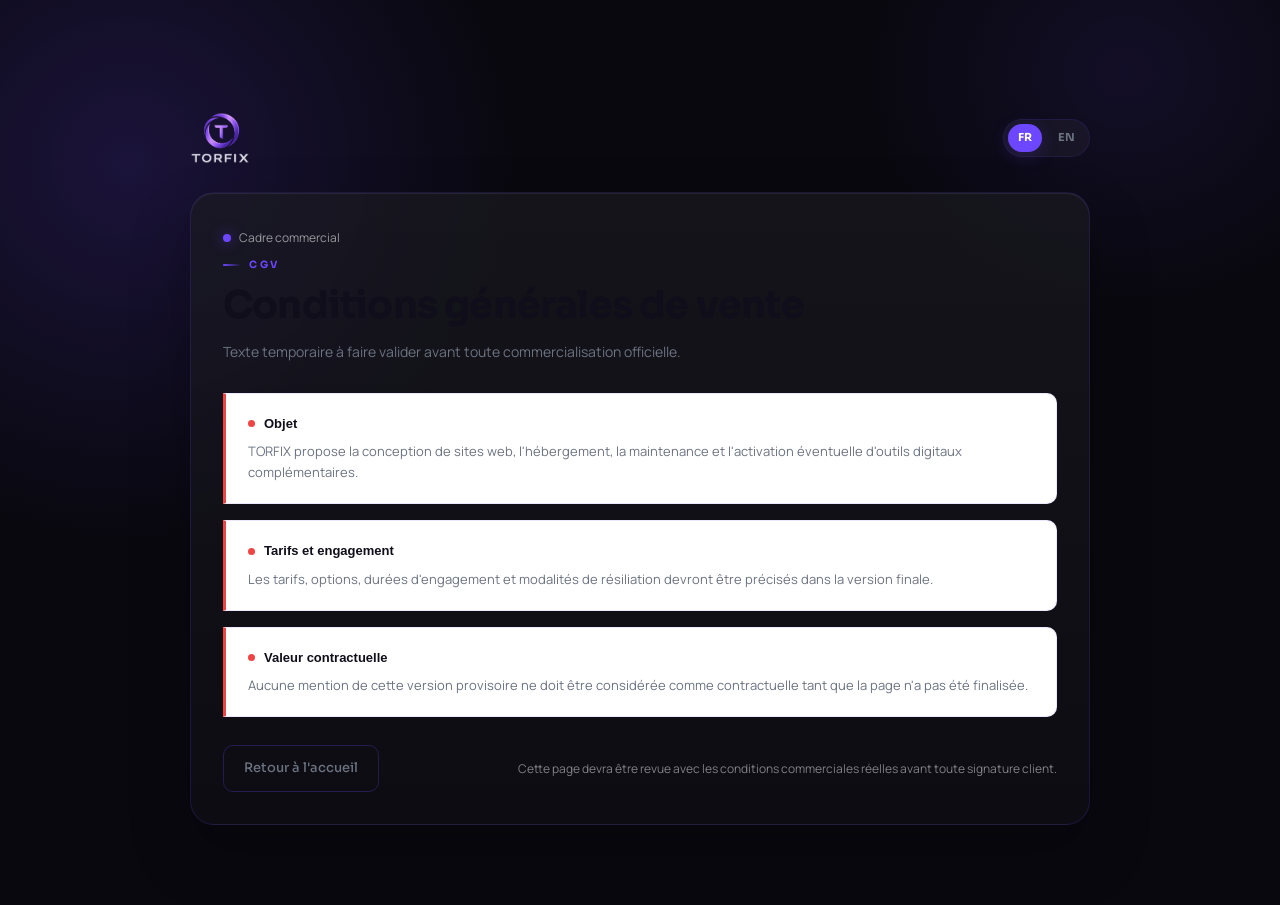
==== cgv.html @ 95ce7573 "Initial Torfix site" ====
<!DOCTYPE html>
<html lang="fr">
<head>
  <meta charset="UTF-8">
  <meta name="viewport" content="width=device-width, initial-scale=1.0">
  <title>TORFIX - Conditions générales de vente</title>
  <meta name="description" content="Conditions générales de vente du site Torfix.">
  <meta name="robots" content="index,follow">
  <meta name="theme-color" content="#09080F">
  <link rel="preconnect" href="https://fonts.googleapis.com">
  <link rel="preconnect" href="https://fonts.gstatic.com" crossorigin>
  <link rel="icon" href="favicon-square.svg" type="image/svg+xml">
  <link rel="icon" href="logo-torfix-cropped.png" sizes="32x32" type="image/png">
  <link rel="icon" href="logo-torfix-cropped.png" sizes="192x192" type="image/png">
  <link rel="shortcut icon" href="favicon.ico">
  <link rel="apple-touch-icon" href="favicon.ico">
  <link rel="manifest" href="site.webmanifest">
  <link href="https://fonts.googleapis.com/css2?family=Manrope:wght@400;500;600;700;800&family=Sora:wght@400;500;600;700;800&display=swap" rel="stylesheet">
  <link rel="stylesheet" href="css/style.css">
</head>
<body class="legal-shell">
  <main class="legal-wrap">
    <div class="legal-topbar">
      <a href="index.html" class="nav-logo" aria-label="Torfix accueil"><img class="nav-logo-image" src="logo-torfix-cropped.png" alt="Torfix"><span class="nav-logo-text" aria-hidden="true">TORFIX</span></a>
      <div class="lang-switch" aria-label="Sélecteur de langue">
        <a class="lang-pill active" href="cgv.html" lang="fr">FR</a>
        <a class="lang-pill" href="terms-en.html" lang="en">EN</a>
      </div>
    </div>
    <section class="legal-card">
      <div class="legal-kicker">Cadre commercial</div>
      <div class="section-header" style="text-align:left; margin-bottom:28px;">
        <div class="section-tag">CGV</div>
        <h1 class="section-h2">Conditions générales de vente</h1>
        <p class="section-sub">Texte temporaire à faire valider avant toute commercialisation officielle.</p>
      </div>
      <div class="legal-grid">
        <div class="prob-card">
          <div class="prob-title"><span class="prob-dot"></span>Objet</div>
          <p class="prob-desc">TORFIX propose la conception de sites web, l'hébergement, la maintenance et l'activation éventuelle d'outils digitaux complémentaires.</p>
        </div>
        <div class="prob-card">
          <div class="prob-title"><span class="prob-dot"></span>Tarifs et engagement</div>
          <p class="prob-desc">Les tarifs, options, durées d'engagement et modalités de résiliation devront être précisés dans la version finale.</p>
        </div>
        <div class="prob-card">
          <div class="prob-title"><span class="prob-dot"></span>Valeur contractuelle</div>
          <p class="prob-desc">Aucune mention de cette version provisoire ne doit être considérée comme contractuelle tant que la page n'a pas été finalisée.</p>
        </div>
      </div>
      <div class="legal-footer">
        <a class="btn-secondary" href="index.html">Retour à l'accueil</a>
        <p class="legal-note">Cette page devra être revue avec les conditions commerciales réelles avant toute signature client.</p>
      </div>
    </section>
  </main>
</body>
</html>
---- css/style.css ----
/* ═══════════════════════════════════════
   TORFIX — Design System
   ═══════════════════════════════════════ */

:root {
  --font-heading:  'Sora', sans-serif;
  --font-body:     'Manrope', sans-serif;
  --accent:        #6C47FF;
  --accent-light:  #EDE9FF;
  --accent-dark:   #4A2FD4;
  --accent-glow:   rgba(108,71,255,0.45);
  --green:         #10B981;
  --green-light:   #ECFDF5;
  --blue:          #3B82F6;
  --blue-light:    #EFF6FF;
  --orange:        #F59E0B;
  --orange-light:  #FEF3C7;
  --red:           #EF4444;
  --text-primary:  #0F0E1A;
  --text-secondary:#6B7280;
  --text-tertiary: #9CA3AF;
  --bg:            #FAFAFA;
  --bg-card:       #FFFFFF;
  --bg-section:    #F5F4FC;
  --border:        rgba(108,71,255,0.12);
  --border-strong: rgba(108,71,255,0.25);
  --radius:        12px;
  --radius-lg:     16px;
  --shadow:        0 1px 3px rgba(0,0,0,0.06), 0 1px 2px rgba(0,0,0,0.04);
  --shadow-md:     0 4px 12px rgba(108,71,255,0.15), 0 2px 4px rgba(0,0,0,0.06);
  --shadow-lg:     0 8px 40px rgba(108,71,255,0.22);
  --site-gradient:
    radial-gradient(ellipse 38% 52% at 8% 12%, rgba(108,71,255,0.12) 0%, transparent 72%),
    radial-gradient(ellipse 28% 42% at 82% 20%, rgba(108,71,255,0.08) 0%, transparent 74%),
    linear-gradient(108deg, #FCFBFF 0%, #F4F1FF 44%, #ECE6FF 66%, #17132C 100%);
  --site-gradient-mobile:
    radial-gradient(ellipse 52% 52% at 22% 12%, rgba(108,71,255,0.14) 0%, transparent 70%),
    linear-gradient(180deg, #FCFBFF 0%, #F3EFFF 52%, #E7E1FF 100%);
  /* Dark hero */
  --hero-bg:       #09080F;
}

/* ── RESET ── */
*, *::before, *::after { box-sizing: border-box; margin: 0; padding: 0; }
html { scroll-behavior: smooth; }
body {
  font-family: var(--font-body);
  background: var(--site-gradient);
  background-attachment: fixed;
  color: var(--text-primary);
  font-size: 15px;
  line-height: 1.6;
  overflow-x: hidden;
}
h1,h2,h3,h4,h5 { font-family: var(--font-heading); }
a { text-decoration: none; color: inherit; }
button { cursor: pointer; border: none; background: none; font-family: inherit; }
img { max-width: 100%; display: block; }
ul { list-style: none; }

a:focus-visible,
button:focus-visible,
input:focus-visible,
select:focus-visible,
textarea:focus-visible,
.niche-card:focus-visible {
  outline: 3px solid rgba(108,71,255,0.28);
  outline-offset: 3px;
}

/* ── LAYOUT ── */
.container {
  max-width: 1200px;
  margin: 0 auto;
  padding: 0 40px;
}
.section {
  padding: 76px 0;
  background: transparent;
}
.section-alt {
  background:
    linear-gradient(180deg, rgba(255,255,255,0.08), rgba(108,71,255,0.03));
}
.section-soft {
  background:
    linear-gradient(180deg, rgba(255,255,255,0.05), rgba(108,71,255,0.02));
}
#solution {
  padding-bottom: 42px;
}
#offre {
  padding-top: 46px;
}
#livrables {
  padding-bottom: 38px;
}
#probleme {
  padding-top: 38px;
}

/* ── SECTION HEADERS ── */
.section-header {
  margin-bottom: 36px;
}
.section-tag {
  font-family: 'Syne', sans-serif;
  font-size: 10px;
  font-weight: 700;
  letter-spacing: 2.5px;
  color: var(--accent);
  text-transform: uppercase;
  margin-bottom: 12px;
  display: inline-flex;
  align-items: center;
  gap: 8px;
}
.section-tag::before {
  content: '';
  display: inline-block;
  width: 18px;
  height: 2px;
  background: linear-gradient(90deg, var(--accent), transparent);
  border-radius: 2px;
}
.section-h2 {
  font-size: clamp(28px, 3.2vw, 38px);
  font-weight: 700;
  color: var(--text-primary);
  line-height: 1.08;
  letter-spacing: -0.8px;
  margin-bottom: 14px;
}
.section-sub {
  font-size: 14px;
  color: var(--text-secondary);
  line-height: 1.75;
  max-width: 540px;
}

/* ── BUTTONS ── */
.btn-primary {
  display: inline-flex;
  align-items: center;
  gap: 8px;
  background: var(--accent);
  color: #fff;
  font-family: 'Syne', sans-serif;
  font-size: 13px;
  font-weight: 600;
  padding: 13px 26px;
  border-radius: 10px;
  letter-spacing: 0.2px;
  transition: transform 0.2s ease, box-shadow 0.2s ease, background 0.2s ease;
  white-space: nowrap;
  box-shadow: 0 4px 20px rgba(108,71,255,0.35);
}
.btn-primary:hover {
  transform: translateY(-2px);
  box-shadow: 0 8px 32px rgba(108,71,255,0.55);
  background: var(--accent-dark);
}
.btn-primary:active { transform: translateY(0); }

.btn-secondary {
  display: inline-flex;
  align-items: center;
  gap: 8px;
  border: 1.5px solid var(--border-strong);
  color: var(--text-secondary);
  font-size: 13px;
  font-weight: 500;
  padding: 12px 20px;
  border-radius: 10px;
  transition: border-color 0.2s, color 0.2s;
}
.btn-secondary:hover {
  border-color: var(--accent);
  color: var(--accent);
}

.btn-ghost {
  color: var(--text-secondary);
  font-size: 13px;
  padding: 12px 18px;
  border-radius: 10px;
  border: 1.5px solid var(--border);
  transition: border-color 0.2s, color 0.2s;
}
.btn-ghost:hover { border-color: var(--accent); color: var(--accent); }

.btn-white {
  background: #fff;
  color: var(--accent);
  font-family: 'Syne', sans-serif;
  font-size: 12px;
  font-weight: 600;
  padding: 11px 22px;
  border-radius: 9px;
  white-space: nowrap;
  transition: transform 0.2s, box-shadow 0.2s;
  flex-shrink: 0;
}
.btn-white:hover { transform: translateY(-2px); box-shadow: 0 4px 12px rgba(0,0,0,0.15); }

.btn-full { width: 100%; justify-content: center; }
.btn-grow { flex: 1; justify-content: center; }
.btn-sm { font-size: 12px; padding: 10px 18px; }
.btn-lg { font-size: 14px; padding: 15px 28px; }

/* ── SCROLL PROGRESS BAR ── */
.scroll-progress {
  position: fixed;
  top: 0; left: 0;
  height: 2px;
  width: 0%;
  background: linear-gradient(90deg, var(--accent), #A78BFA, var(--blue));
  z-index: 999;
  transition: width 0.08s linear;
  border-radius: 0 2px 2px 0;
}

/* ── PAGE TRANSITION OVERLAY ── */
.page-overlay {
  position: fixed;
  inset: 0;
  background: var(--hero-bg);
  z-index: 9999;
  opacity: 0;
  pointer-events: none;
  transition: opacity 0.38s ease;
}
.page-overlay.active {
  opacity: 1;
  pointer-events: all;
}

/* ── FLOATING ANIMATION ── */
@keyframes float {
  0%, 100% { transform: translateY(0px); }
  50%       { transform: translateY(-10px); }
}
.hero-float { animation: float 5s ease-in-out infinite; }

@keyframes auroraDrift {
  0%, 100% { transform: translate3d(0, 0, 0) scale(1); opacity: 0.92; }
  50% { transform: translate3d(-2%, 1.5%, 0) scale(1.04); opacity: 1; }
}

@keyframes sheenSweep {
  0% { transform: translateX(-135%) skewX(-18deg); opacity: 0; }
  20% { opacity: 0.1; }
  55% { opacity: 0.18; }
  100% { transform: translateX(155%) skewX(-18deg); opacity: 0; }
}

/* ── PARALLAX DOT GRID (hero) ── */
.hero-parallax {
  position: absolute;
  inset: -20% 0 0;
  background-image: radial-gradient(rgba(108,71,255,0.18) 1px, transparent 1px);
  background-size: 32px 32px;
  pointer-events: none;
  z-index: 0;
  will-change: transform;
}

/* ── ANIMATIONS ── */
.fade-up {
  opacity: 0;
  transform: translateY(28px);
  transition: opacity 0.6s cubic-bezier(0.22,1,0.36,1), transform 0.6s cubic-bezier(0.22,1,0.36,1);
}
.fade-up.visible {
  opacity: 1;
  transform: translateY(0);
}

/* ── PAGE HERO (inner pages) ── */
.page-hero {
  padding-top: 68px;
  background: transparent;
  position: relative;
  overflow: hidden;
}
.page-hero::before {
  content: '';
  position: absolute;
  inset: auto auto 2% -8%;
  width: 300px;
  height: 300px;
  border-radius: 999px;
  background: radial-gradient(circle, rgba(108,71,255,0.18) 0%, rgba(108,71,255,0.03) 45%, transparent 74%);
  pointer-events: none;
}
.page-hero::after {
  content: '';
  position: absolute;
  top: 68px; left: 0; right: 0;
  height: 1px;
  background: linear-gradient(90deg, transparent, rgba(108,71,255,0.4), transparent);
}
.page-hero .container { position: relative; z-index: 1; }
.page-hero-soft {
  background: transparent;
}
.page-hero-soft::before {
  inset: 78px -6% 0 auto;
  width: 46%;
  height: calc(100% - 78px);
  background: radial-gradient(circle at 48% 36%, rgba(108,71,255,0.22) 0%, rgba(108,71,255,0.08) 30%, rgba(9,8,15,0.03) 56%, transparent 78%);
  filter: blur(18px);
  animation: auroraDrift 12s ease-in-out infinite;
}
.page-hero-soft .page-hero-badge {
  background: rgba(255,255,255,0.54);
  border-color: rgba(108,71,255,0.18);
  color: rgba(15,14,26,0.76);
}
.page-hero-soft .page-hero-h1 {
  color: var(--text-primary);
}
.page-hero-soft .page-hero-h1 span {
  color: var(--accent);
  text-shadow: none;
}
.page-hero-soft .page-hero-sub {
  color: rgba(15,14,26,0.72);
}
.page-hero-soft .btn-ghost-dark {
  border-color: rgba(108,71,255,0.18);
  color: rgba(15,14,26,0.7);
  background: rgba(255,255,255,0.46);
}
.page-hero-soft .btn-ghost-dark:hover {
  border-color: rgba(108,71,255,0.38);
  color: var(--text-primary);
}
.page-hero-inner {
  padding: 60px 0 66px;
}
.page-hero-badge {
  display: inline-flex;
  align-items: center;
  gap: 7px;
  background: rgba(108,71,255,0.14);
  border: 1px solid rgba(108,71,255,0.35);
  color: rgba(255,255,255,0.8);
  font-family: 'Syne', sans-serif;
  font-size: 11px;
  font-weight: 600;
  padding: 6px 14px;
  border-radius: 20px;
  margin-bottom: 20px;
  letter-spacing: 0.3px;
}
.page-hero-h1 {
  font-family: 'Syne', sans-serif;
  font-size: clamp(30px, 4vw, 48px);
  font-weight: 800;
  color: #fff;
  line-height: 1.1;
  margin-bottom: 16px;
  letter-spacing: -0.5px;
}
.page-hero-h1 span { color: var(--accent); text-shadow: 0 0 40px rgba(108,71,255,0.5); }
.page-hero-sub {
  font-size: 15px;
  color: rgba(255,255,255,0.64);
  line-height: 1.75;
  max-width: 520px;
  margin-bottom: 28px;
}
.page-hero-ctas { display: flex; gap: 12px; flex-wrap: wrap; }
.btn-ghost-dark {
  display: inline-flex;
  align-items: center;
  gap: 6px;
  border: 1.5px solid rgba(255,255,255,0.2);
  color: rgba(255,255,255,0.65);
  font-size: 13px;
  padding: 12px 20px;
  border-radius: 10px;
  transition: border-color 0.2s, color 0.2s;
  background: rgba(255,255,255,0.04);
}
.btn-ghost-dark:hover { border-color: var(--accent); color: #fff; }

/* Nav active link */
.nav-active { color: var(--accent) !important; font-weight: 500; }
.navbar.nav-light .nav-active { color: var(--accent) !important; }

/* Solution link */
.solution-link { margin-top: 28px; display: flex; }

/* Outil details */
.outil-details {
  display: flex;
  flex-direction: column;
  gap: 6px;
  margin: 12px 0;
}
.outil-detail-item {
  display: flex;
  align-items: center;
  gap: 8px;
  font-size: 12px;
  color: var(--text-secondary);
}
.odd-dot {
  width: 5px; height: 5px;
  border-radius: 50%;
  flex-shrink: 0;
}

/* Roadmap card */
.roadmap-card {
  background: var(--bg-card);
  border: 1px solid var(--border);
  border-radius: 16px;
  padding: 28px;
  margin-top: 24px;
}
.rm-head {
  display: flex;
  align-items: center;
  justify-content: space-between;
  margin-bottom: 24px;
}
.rm-head-title {
  font-family: 'Syne', sans-serif;
  font-size: 14px;
  font-weight: 700;
  color: var(--text-primary);
}
.rm-head-badge {
  font-size: 10px;
  font-weight: 600;
  background: var(--accent-light);
  color: var(--accent);
  padding: 3px 10px;
  border-radius: 20px;
  letter-spacing: 0.3px;
}
.rm-steps { display: flex; flex-direction: column; gap: 16px; }
.rm-step {
  display: flex;
  align-items: flex-start;
  gap: 14px;
}
.rm-step-num {
  width: 28px; height: 28px;
  border-radius: 50%;
  display: flex;
  align-items: center;
  justify-content: center;
  font-family: 'Syne', sans-serif;
  font-size: 11px;
  font-weight: 700;
  flex-shrink: 0;
}
.rm-step-num.done { background: var(--green); color: #fff; }
.rm-step-num.next { background: var(--accent); color: #fff; }
.rm-step-num.later { background: var(--border); color: var(--text-tertiary); }
.rm-step-name { font-family: 'Syne', sans-serif; font-size: 13px; font-weight: 600; color: var(--text-primary); margin-bottom: 3px; }
.rm-muted { color: var(--text-tertiary); }
.rm-step-desc { font-size: 12px; color: var(--text-secondary); line-height: 1.5; }

/* Sector grid (niches page) */
.sector-grid {
  display: grid;
  grid-template-columns: repeat(4, 1fr);
  gap: 16px;
}
.sector-card {
  background: var(--bg-card);
  border: 1px solid var(--border);
  border-radius: 14px;
  overflow: hidden;
  transition: transform 0.2s, box-shadow 0.2s;
}
.sector-card:hover {
  transform: translateY(-4px);
  box-shadow: var(--shadow-md);
}
.sector-top {
  height: 80px;
  display: flex;
  align-items: center;
  justify-content: center;
}
.sector-emoji { font-size: 32px; }
.sector-body { padding: 18px 18px 20px; }
.sector-name {
  font-family: 'Syne', sans-serif;
  font-size: 14px;
  font-weight: 700;
  color: var(--text-primary);
  margin-bottom: 8px;
}
.sector-desc { font-size: 12px; color: var(--text-secondary); line-height: 1.6; margin-bottom: 12px; }
.sector-tags { display: flex; gap: 6px; flex-wrap: wrap; }
.s-tag {
  font-size: 10px;
  font-weight: 600;
  font-family: 'Syne', sans-serif;
  padding: 3px 8px;
  border-radius: 6px;
  background: var(--bg-section);
  color: var(--text-secondary);
  border: 1px solid var(--border);
}

/* Niche count */
.niche-count { font-size: 11px; color: var(--text-tertiary); margin-top: 2px; }

/* FAQ smooth animation */
.faq-a {
  overflow: hidden;
  max-height: 0;
  opacity: 0;
  transition: max-height 0.4s cubic-bezier(0.22,1,0.36,1), opacity 0.3s ease, padding 0.3s ease;
  padding: 0 0;
}
.faq-item.faq-open .faq-a {
  padding: 0 0 16px;
}

/* ══════════════════════════════════
   NAVBAR
══════════════════════════════════ */
.navbar {
  position: fixed;
  top: 0;
  left: 0;
  right: 0;
  z-index: 200;
  background:
    linear-gradient(180deg, rgba(10,8,18,0.88), rgba(17,13,31,0.82));
  backdrop-filter: blur(14px) saturate(120%);
  -webkit-backdrop-filter: blur(14px) saturate(120%);
  border-bottom: 1px solid rgba(108,71,255,0.16);
  transition: background 0.4s ease, border-color 0.4s ease, box-shadow 0.4s ease;
  box-shadow:
    0 12px 36px rgba(8,6,16,0.16),
    inset 0 1px 0 rgba(255,255,255,0.03);
}
/* Navbar over light sections */
.navbar.nav-light {
  background: rgba(250,250,250,0.92);
  border-color: var(--border);
  box-shadow: var(--shadow);
}
.navbar.nav-light .nav-logo { color: var(--accent); }
.navbar.nav-light .nav-links a { color: var(--text-secondary); }
.navbar.nav-light .nav-links a:hover { color: var(--accent); }
.navbar.nav-light .nav-burger span { background: var(--text-primary); }
.navbar.nav-light .nav-logo-image { display: none; }
.navbar.nav-light .nav-logo-text {
  display: inline-flex;
  align-items: center;
  color: var(--text-primary);
}
/* Navbar over dark hero */
.nav-logo { color: rgba(255,255,255,0.95); transition: color 0.3s; }
.nav-links a { color: rgba(255,255,255,0.6); transition: color 0.15s; }
.nav-links a:hover { color: #fff; }
.nav-burger span { background: rgba(255,255,255,0.85); }
.nav-inner {
  max-width: 1200px;
  margin: 0 auto;
  padding: 0 40px;
  height: 68px;
  display: flex;
  align-items: center;
  justify-content: space-between;
  gap: 32px;
}
.nav-logo {
  color: var(--accent);
  letter-spacing: 1.5px;
  flex-shrink: 0;
  display: inline-flex;
  align-items: center;
  gap: 0;
  padding: 0;
  border: 0;
  border-radius: 0;
  background: transparent;
  box-shadow: none;
}
.nav-logo:hover {
  color: var(--accent-2);
}
.nav-logo img {
  display: block;
  width: auto;
  height: 52px;
  max-width: 220px;
  object-fit: contain;
}
.nav-logo-text {
  display: none;
  font-family: var(--font-heading);
  font-size: 19px;
  font-weight: 700;
  letter-spacing: 0.16em;
  text-transform: uppercase;
}
.nav-links {
  display: flex;
  gap: 28px;
  flex: 1;
  justify-content: center;
}
.nav-meta {
  display: flex;
  align-items: center;
  gap: 12px;
}
.lang-switch {
  display: inline-flex;
  align-items: center;
  gap: 6px;
  padding: 4px;
  border-radius: 999px;
  border: 1px solid var(--border);
  background: rgba(255,255,255,0.04);
}
.navbar.nav-light .lang-switch {
  background: rgba(255,255,255,0.7);
}
.lang-pill {
  display: inline-flex;
  align-items: center;
  justify-content: center;
  min-width: 34px;
  height: 28px;
  padding: 0 10px;
  border-radius: 999px;
  font-size: 11px;
  font-weight: 700;
  font-family: 'Syne', sans-serif;
  color: var(--text-secondary);
}
.lang-pill.active {
  background: var(--accent);
  color: #fff;
  box-shadow: 0 4px 18px rgba(108,71,255,0.22);
}
.nav-links a {
  font-size: 13px;
  color: var(--text-secondary);
  font-weight: 400;
  transition: color 0.15s;
}
.nav-links a:hover { color: var(--accent); }
.nav-cta {
  background: var(--accent);
  color: #fff;
  font-family: 'Syne', sans-serif;
  font-size: 12px;
  font-weight: 600;
  padding: 9px 20px;
  border-radius: 9px;
  flex-shrink: 0;
  transition: background 0.2s, transform 0.2s;
}
.nav-cta:hover { background: var(--accent-dark); transform: translateY(-1px); }

.nav-burger {
  display: none;
  flex-direction: column;
  gap: 5px;
  padding: 4px;
  cursor: pointer;
}
.nav-burger span {
  display: block;
  width: 22px;
  height: 2px;
  background: var(--text-primary);
  border-radius: 2px;
  transition: transform 0.25s, opacity 0.25s;
}
.nav-burger.open span:nth-child(1) { transform: rotate(45deg) translate(5px, 5px); }
.nav-burger.open span:nth-child(2) { opacity: 0; }
.nav-burger.open span:nth-child(3) { transform: rotate(-45deg) translate(5px, -5px); }

.nav-mobile {
  display: none;
  flex-direction: column;
  gap: 0;
  background: var(--bg-card);
  border-top: 1px solid var(--border);
  padding: 16px 32px 24px;
}
.nav-mobile.open { display: flex; }
.nav-mobile a {
  padding: 13px 0;
  font-size: 15px;
  color: var(--text-secondary);
  border-bottom: 1px solid var(--border);
  transition: color 0.15s;
}
.nav-mobile a:hover { color: var(--accent); }
.lang-switch-mobile {
  margin-top: 16px;
  width: fit-content;
  background: var(--bg);
}
.nav-mobile .nav-cta {
  margin-top: 16px;
  text-align: center;
  width: 100%;
}

/* ══════════════════════════════════
   HERO — DARK HIGH-TECH
══════════════════════════════════ */
.hero {
  padding-top: 68px;
  background: transparent;
  position: relative;
  overflow: hidden;
}
.hero::before {
  content: '';
  position: absolute;
  inset: 82px -8% 0 auto;
  width: 48%;
  height: calc(100% - 82px);
  border-radius: 999px;
  background: radial-gradient(circle at 50% 38%, rgba(108,71,255,0.26) 0%, rgba(108,71,255,0.08) 30%, rgba(9,8,15,0.04) 54%, transparent 76%);
  filter: blur(18px);
  opacity: 0.95;
  pointer-events: none;
  z-index: 0;
  animation: auroraDrift 12s ease-in-out infinite;
}
/* Dot grid handled by .hero-parallax div for JS parallax */
/* Top glow line */
.hero::after {
  content: '';
  position: absolute;
  top: 68px;
  left: 0; right: 0;
  height: 1px;
  background: linear-gradient(90deg, transparent, rgba(108,71,255,0.4), transparent);
  z-index: 0;
}
.hero .container { position: relative; z-index: 1; }

/* Announce bar — dark glass */
.announce-bar {
  background: rgba(255,255,255,0.42);
  border-bottom: 1px solid rgba(108,71,255,0.14);
  backdrop-filter: blur(10px);
  -webkit-backdrop-filter: blur(10px);
  padding: 10px 0;
  position: relative;
  z-index: 1;
}
.announce-inner {
  max-width: 1200px;
  margin: 0 auto;
  padding: 0 40px;
  display: flex;
  gap: 8px;
  flex-wrap: wrap;
}
.apill {
  display: inline-flex;
  align-items: center;
  gap: 6px;
  background: rgba(255,255,255,0.5);
  border: 1px solid rgba(108,71,255,0.18);
  padding: 4px 12px;
  border-radius: 20px;
  font-size: 11px;
  font-weight: 500;
  color: rgba(15,14,26,0.74);
}
.apill-featured {
  background: linear-gradient(180deg, rgba(108,71,255,0.24), rgba(108,71,255,0.14));
  border-color: rgba(108,71,255,0.42);
  color: var(--accent-dark);
  font-weight: 700;
  box-shadow:
    inset 0 1px 0 rgba(255,255,255,0.32),
    0 10px 26px rgba(108,71,255,0.16);
}
.apill::before {
  content: '';
  width: 5px; height: 5px;
  border-radius: 50%;
  background: var(--accent);
  box-shadow: 0 0 6px var(--accent-glow);
  flex-shrink: 0;
}
.apill-featured::before {
  background: #C4B5FD;
  box-shadow: 0 0 12px rgba(196,181,253,0.88);
}

/* Hero content */
.hero .container {
  padding-top: 56px;
  padding-bottom: 36px;
}
.hero-grid {
  display: grid;
  grid-template-columns: 55fr 45fr;
  gap: 42px;
  align-items: center;
}
.hero-badge {
  display: inline-flex;
  align-items: center;
  gap: 7px;
  background: rgba(255,255,255,0.56);
  border: 1px solid rgba(108,71,255,0.18);
  color: rgba(15,14,26,0.76);
  font-family: 'Syne', sans-serif;
  font-size: 11px;
  font-weight: 600;
  padding: 6px 14px;
  border-radius: 20px;
  margin-bottom: 20px;
  letter-spacing: 0.3px;
  backdrop-filter: blur(8px);
}
.badge-dot {
  width: 6px; height: 6px;
  border-radius: 50%;
  background: var(--accent);
  box-shadow: 0 0 8px var(--accent-glow);
  flex-shrink: 0;
  animation: pulse-dot 2s ease-in-out infinite;
}
@keyframes pulse-dot {
  0%, 100% { box-shadow: 0 0 6px var(--accent-glow); }
  50%       { box-shadow: 0 0 14px rgba(108,71,255,0.9); }
}
.hero-h1 {
  font-size: clamp(38px, 4.8vw, 60px);
  font-weight: 700;
  line-height: 1.02;
  color: var(--text-primary);
  margin-bottom: 20px;
  letter-spacing: -1.4px;
}
.hero-h1 span {
  color: var(--accent);
  text-shadow: none;
}
.hero-sub {
  font-size: 15px;
  color: rgba(15,14,26,0.72);
  line-height: 1.68;
  margin-bottom: 24px;
  max-width: 500px;
}
.hero-ctas {
  display: flex;
  gap: 12px;
  margin-bottom: 24px;
  flex-wrap: wrap;
}
.hero-note {
  margin-top: 14px;
  max-width: 500px;
  font-size: 13px;
  line-height: 1.58;
  color: rgba(15,14,26,0.54);
}
.trust-bar {
  display: flex;
  gap: 0;
  flex-wrap: wrap;
}
.trust-pill {
  font-size: 11px;
  color: rgba(15,14,26,0.52);
  padding: 4px 0;
  margin-right: 18px;
  display: flex;
  align-items: center;
  gap: 6px;
}
.trust-pill::before {
  content: '';
  width: 5px; height: 5px;
  border-radius: 50%;
  background: var(--accent);
  flex-shrink: 0;
}

/* Hero mockup — glassmorphism */
.hero-right { display: flex; flex-direction: column; gap: 12px; }
.hero-mockup {
  position: relative;
  background:
    linear-gradient(180deg, rgba(255,255,255,0.62), rgba(236,230,255,0.32));
  border: 1px solid rgba(108,71,255,0.18);
  border-radius: 14px;
  overflow: hidden;
  backdrop-filter: blur(16px);
  -webkit-backdrop-filter: blur(16px);
  box-shadow:
    0 24px 48px rgba(108,71,255,0.12),
    inset 0 1px 0 rgba(255,255,255,0.18);
}
.hero-mockup::before {
  content: 'TORFIX';
  position: absolute;
  top: 18px;
  right: 18px;
  padding: 7px 10px;
  border-radius: 999px;
  border: 1px solid rgba(108,71,255,0.16);
  background: rgba(20,16,38,0.88);
  color: rgba(255,255,255,0.9);
  font-family: 'Syne', sans-serif;
  font-size: 10px;
  font-weight: 800;
  letter-spacing: 1.8px;
  z-index: 2;
}
.hero-mockup::after {
  content: '';
  position: absolute;
  inset: 0;
  background: linear-gradient(110deg, transparent 32%, rgba(255,255,255,0.08) 46%, rgba(255,255,255,0.22) 50%, rgba(255,255,255,0.08) 54%, transparent 68%);
  pointer-events: none;
  mix-blend-mode: screen;
  animation: sheenSweep 7.5s ease-in-out infinite;
}
.mockup-bar {
  background: rgba(255,255,255,0.26);
  border-bottom: 1px solid rgba(108,71,255,0.12);
  padding: 9px 14px;
  display: flex;
  align-items: center;
  gap: 6px;
}
.mockup-bar span { width: 9px; height: 9px; border-radius: 50%; }
.mockup-url {
  flex: 1;
  text-align: center;
  font-size: 11px;
  color: rgba(15,14,26,0.34);
  background: rgba(255,255,255,0.26);
  border: 1px solid rgba(108,71,255,0.08);
  border-radius: 5px;
  padding: 3px 10px;
}
.mockup-body { padding: 18px; display: flex; flex-direction: column; gap: 8px; }
.mk-kicker {
  display: inline-flex;
  width: fit-content;
  padding: 5px 10px;
  border-radius: 999px;
  background: rgba(108,71,255,0.12);
  border: 1px solid rgba(108,71,255,0.18);
  color: rgba(108,71,255,0.92);
  font-size: 10px;
  font-weight: 700;
  letter-spacing: 0.4px;
  text-transform: uppercase;
}
.mk-line { height: 7px; border-radius: 4px; background: rgba(108,71,255,0.08); }
.mk-title { background: rgba(108,71,255,0.42); width: 70%; }
.mk-sub { background: rgba(15,14,26,0.08); width: 55%; }
.mk-short { background: rgba(15,14,26,0.06); width: 40%; }
.mk-action-row {
  display: flex;
  align-items: center;
  gap: 10px;
  margin-top: 4px;
}
.mk-cta {
  background: var(--accent);
  box-shadow: 0 0 18px rgba(108,71,255,0.65);
  width: 38%; height: 11px; border-radius: 6px;
}
.mk-chip {
  font-size: 10px;
  font-weight: 700;
  color: var(--accent-dark);
  padding: 4px 8px;
  border-radius: 999px;
  background: rgba(255,255,255,0.34);
  border: 1px solid rgba(108,71,255,0.12);
}
.mk-panel {
  margin-top: 6px;
  padding: 12px;
  border-radius: 12px;
  background: rgba(255,255,255,0.28);
  border: 1px solid rgba(108,71,255,0.12);
}
.mk-panel-head {
  display: flex;
  align-items: center;
  gap: 8px;
  margin-bottom: 10px;
  font-size: 11px;
  font-weight: 700;
  color: rgba(15,14,26,0.72);
}
.mk-panel-dot {
  width: 7px;
  height: 7px;
  border-radius: 50%;
  background: var(--green);
  box-shadow: 0 0 12px rgba(16,185,129,0.55);
}
.mk-steps {
  display: grid;
  grid-template-columns: repeat(3, 1fr);
  gap: 8px;
}
.mk-step {
  display: flex;
  flex-direction: column;
  gap: 4px;
  padding: 8px 6px;
  border-radius: 10px;
  background: rgba(255,255,255,0.34);
  text-align: center;
}
.mk-step strong {
  font-family: 'Syne', sans-serif;
  font-size: 13px;
  color: var(--text-primary);
}
.mk-step span {
  font-size: 10px;
  color: rgba(15,14,26,0.5);
}
.mk-cards { display: flex; gap: 8px; }
.mk-card {
  flex: 1;
  min-height: 52px;
  border-radius: 7px;
  background: rgba(255,255,255,0.34);
  border: 1px solid rgba(108,71,255,0.1);
  padding: 10px 8px;
  display: flex;
  flex-direction: column;
  justify-content: space-between;
}
.mk-card-label {
  font-size: 10px;
  color: rgba(15,14,26,0.42);
}
.mk-card-value {
  font-family: 'Syne', sans-serif;
  font-size: 12px;
  color: var(--text-primary);
}

/* Hero schema */
.hero-schema {
  display: flex;
  align-items: center;
  justify-content: space-between;
  gap: 12px;
  padding: 12px 16px;
  background: rgba(255,255,255,0.34);
  border: 1px solid rgba(108,71,255,0.16);
  border-radius: 10px;
  font-size: 12px;
  backdrop-filter: blur(10px);
}
.schema-node {
  flex: 1;
  font-family: var(--font-heading);
  font-size: 12px;
  font-weight: 700;
  padding: 10px 12px;
  border-radius: 10px;
  text-align: center;
  display: inline-flex;
  align-items: center;
  justify-content: center;
  min-height: 54px;
}
.schema-node.accent {
  background: rgba(108,71,255,0.18);
  color: var(--accent-dark);
  border: 1px solid rgba(108,71,255,0.24);
}
.schema-node.blue {
  background: rgba(59,130,246,0.12);
  color: #3456A8;
  border: 1px solid rgba(59,130,246,0.18);
}
.schema-node.green {
  background: rgba(16,185,129,0.12);
  color: #10B981;
  border: 1px solid rgba(16,185,129,0.18);
}
.schema-arr {
  color: rgba(15,14,26,0.2);
  font-size: 16px;
  flex: 0 0 auto;
}

/* Hero stats */
.hero-stat-row {
  display: flex;
  align-items: center;
  background: rgba(255,255,255,0.34);
  border: 1px solid rgba(108,71,255,0.16);
  border-radius: 10px;
  padding: 18px 0;
  backdrop-filter: blur(10px);
}
.hero-stat {
  flex: 1;
  text-align: center;
}
.stat-num {
  font-family: 'Syne', sans-serif;
  font-size: 24px;
  font-weight: 800;
  color: var(--accent);
  line-height: 1;
  margin-bottom: 5px;
  text-shadow: none;
}
.stat-label { font-size: 12px; color: rgba(15,14,26,0.42); }
.stat-sep { width: 1px; height: 34px; background: rgba(108,71,255,0.1); }

/* ══════════════════════════════════
   PROBLÈME
══════════════════════════════════ */
.grid-2x2 {
  display: grid;
  grid-template-columns: 1fr 1fr;
  gap: 14px;
}
.deliverables-grid {
  display: grid;
  grid-template-columns: repeat(3, 1fr);
  gap: 14px;
}
.deliverable-card {
  padding: 22px 20px;
  border-radius: 18px;
  border: 1px solid rgba(108,71,255,0.12);
  background:
    linear-gradient(180deg, rgba(255,255,255,1), rgba(246,243,255,0.92));
  box-shadow: 0 18px 40px rgba(108,71,255,0.08);
}
.deliverable-no {
  display: inline-flex;
  align-items: center;
  justify-content: center;
  width: 34px;
  height: 34px;
  border-radius: 12px;
  background: rgba(108,71,255,0.14);
  border: 1px solid rgba(108,71,255,0.24);
  font-family: 'Syne', sans-serif;
  font-size: 11px;
  font-weight: 800;
  color: var(--accent);
  margin-bottom: 16px;
}
.deliverable-title {
  font-family: 'Syne', sans-serif;
  font-size: 18px;
  font-weight: 700;
  color: var(--text-primary);
  margin-bottom: 10px;
  line-height: 1.25;
}
.deliverable-text {
  font-size: 13px;
  line-height: 1.7;
  color: var(--text-secondary);
}
.nav-logo,
.hero-h1,
.page-hero-h1,
.section-tag,
.btn-primary,
.btn-secondary,
.btn-white,
.btn-ghost-dark,
.lang-pill,
.hero-badge,
.page-hero-badge,
.pricing-name,
.price-num,
.pricing-badge,
.pricing-cta,
.pilier-name,
.deliverable-title,
.prob-title,
.ps-name,
.ps-num,
.diff-pill,
.faq-q,
.cf-tag,
.cf-title,
.ft-logo,
.ft-col-title,
.modal-title,
.prog-label,
.radio-name,
.success-title {
  font-family: var(--font-heading);
}
.deliverables-strip {
  margin-top: 18px;
  display: flex;
  flex-wrap: wrap;
  gap: 8px;
}
.deliverables-strip span {
  padding: 8px 12px;
  border-radius: 999px;
  background: rgba(255,255,255,0.05);
  border: 1px solid rgba(108,71,255,0.14);
  font-size: 12px;
  color: var(--text-secondary);
}
.prob-card {
  background: var(--bg-card);
  border: 1px solid var(--border);
  border-left: 3px solid var(--red);
  border-radius: 0 10px 10px 0;
  padding: 20px 22px;
}
.prob-title {
  font-family: 'Syne', sans-serif;
  font-size: 13px;
  font-weight: 700;
  color: var(--text-primary);
  margin-bottom: 7px;
  display: flex;
  align-items: center;
  gap: 9px;
}
.prob-dot {
  width: 7px; height: 7px;
  border-radius: 50%;
  background: var(--red);
  flex-shrink: 0;
}
.prob-desc {
  font-size: 13px;
  color: var(--text-secondary);
  line-height: 1.6;
}

/* ══════════════════════════════════
   SOLUTION / PILIERS
══════════════════════════════════ */
.piliers-grid {
  display: grid;
  grid-template-columns: repeat(3, 1fr);
  gap: 16px;
}
.pilier {
  background: var(--bg-card);
  border: 1px solid var(--border);
  border-radius: 14px;
  padding: 28px 20px 24px;
  text-align: center;
  position: relative;
  overflow: hidden;
  transition: transform 0.2s, box-shadow 0.2s;
}
.pilier:hover {
  transform: translateY(-4px);
  box-shadow: var(--shadow-md);
}
.pilier-featured {
  border-color: var(--border-strong);
  box-shadow: var(--shadow);
}
.pilier-accent {
  position: absolute;
  top: 0; left: 0; right: 0;
  height: 3px;
}
.pilier-icon {
  width: 48px; height: 48px;
  border-radius: 14px;
  margin: 0 auto 14px;
  display: flex;
  align-items: center;
  justify-content: center;
}
.pilier-name {
  font-family: 'Syne', sans-serif;
  font-size: 16px;
  font-weight: 800;
  margin-bottom: 9px;
}
.pilier-desc {
  font-size: 13px;
  color: var(--text-secondary);
  line-height: 1.6;
}

/* ══════════════════════════════════
   PRICING
══════════════════════════════════ */
.pricing-grid {
  display: grid;
  grid-template-columns: repeat(3, 1fr);
  gap: 14px;
  align-items: start;
}
.pricing-card {
  background: var(--bg-card);
  border: 1px solid var(--border);
  border-radius: 16px;
  padding: 28px 24px;
  position: relative;
  transition: transform 0.2s, box-shadow 0.2s;
}
.pricing-card:hover {
  transform: translateY(-4px);
  box-shadow: var(--shadow-md);
}
.pricing-popular {
  border-color: var(--accent);
  border-width: 2px;
  box-shadow: 0 0 50px rgba(108,71,255,0.18), var(--shadow-md);
  transform: translateY(-6px);
}
.pricing-popular:hover {
  transform: translateY(-10px);
  box-shadow: 0 0 70px rgba(108,71,255,0.28), var(--shadow-lg);
}
.pricing-badge {
  position: absolute;
  top: -13px;
  left: 50%;
  transform: translateX(-50%);
  background: var(--accent);
  color: #fff;
  font-family: 'Syne', sans-serif;
  font-size: 10px;
  font-weight: 700;
  padding: 4px 14px;
  border-radius: 20px;
  white-space: nowrap;
  letter-spacing: 0.3px;
}
.pricing-header { margin-bottom: 24px; }
.pricing-name {
  font-family: 'Syne', sans-serif;
  font-size: 15px;
  font-weight: 700;
  color: var(--text-primary);
  margin-bottom: 8px;
}
.pricing-price {
  display: flex;
  align-items: baseline;
  gap: 4px;
  margin-bottom: 4px;
}
.price-num {
  font-family: 'Syne', sans-serif;
  font-size: 38px;
  font-weight: 800;
  color: var(--text-primary);
  line-height: 1;
}
.price-unit {
  font-size: 14px;
  color: var(--text-secondary);
}
.pricing-conception {
  font-size: 12px;
  color: var(--green);
  font-weight: 500;
}
.pricing-for {
  margin-top: 10px;
  font-size: 12px;
  line-height: 1.55;
  color: var(--text-secondary);
}
.pricing-features {
  display: flex;
  flex-direction: column;
  gap: 10px;
  margin-bottom: 24px;
}
.pricing-features li {
  font-size: 13px;
  padding-left: 20px;
  position: relative;
  color: var(--text-secondary);
}
.feat-yes { color: var(--text-primary) !important; }
.feat-yes::before {
  content: '';
  position: absolute;
  left: 0;
  top: 6px;
  width: 7px; height: 7px;
  border-radius: 50%;
  background: var(--green);
}
.feat-no::before {
  content: '';
  position: absolute;
  left: 0;
  top: 6px;
  width: 7px; height: 7px;
  border-radius: 50%;
  background: var(--border);
}
.pricing-cta { width: 100%; padding: 13px; border-radius: 10px; font-family: 'Syne', sans-serif; font-size: 13px; font-weight: 600; transition: transform 0.2s, box-shadow 0.2s, background 0.2s; }
.pricing-cta:hover { transform: translateY(-2px); box-shadow: var(--shadow); }
.pricing-cta-main { background: var(--accent); color: #fff; }
.pricing-cta-main:hover { background: var(--accent-dark); }
.pricing-cta-sec { background: transparent; border: 1.5px solid var(--border-strong); color: var(--text-secondary); }
.pricing-cta-sec:hover { border-color: var(--accent); color: var(--accent); }

/* ── ADDONS ── */
.addons-wrap {
  margin-top: 36px;
  display: flex;
  align-items: flex-start;
  gap: 16px;
  background: var(--bg-section);
  border: 1px solid var(--border);
  border-radius: var(--radius);
  padding: 16px 20px;
  flex-wrap: wrap;
}
.addons-label {
  display: flex;
  align-items: center;
  gap: 6px;
  font-size: 12px;
  font-weight: 600;
  color: var(--text-secondary);
  text-transform: uppercase;
  letter-spacing: 0.06em;
  white-space: nowrap;
  padding-top: 2px;
}
.addons-label svg {
  color: var(--accent);
  flex-shrink: 0;
}
.addons-list {
  display: flex;
  flex-wrap: wrap;
  gap: 8px;
}
.addon-chip {
  display: inline-flex;
  align-items: center;
  gap: 5px;
  font-size: 12.5px;
  font-weight: 500;
  color: var(--text-primary);
  background: var(--bg-card);
  border: 1px solid var(--border-strong);
  border-radius: 20px;
  padding: 4px 12px;
  transition: background 0.18s, border-color 0.18s, color 0.18s;
  cursor: default;
}
.addon-chip:last-child {
  color: var(--accent);
  border-color: var(--accent);
  background: rgba(108,71,255,0.05);
  font-style: italic;
}
.addon-chip:hover:not(:last-child) {
  background: var(--accent-light);
  border-color: var(--accent);
  color: var(--accent-dark);
}

.pricing-note {
  margin-top: 24px;
  text-align: center;
  font-size: 13px;
  color: var(--text-secondary);
  display: flex;
  align-items: center;
  justify-content: center;
  gap: 8px;
}
.pnote-dot {
  width: 7px; height: 7px;
  border-radius: 50%;
  background: var(--green);
  flex-shrink: 0;
}

/* ══════════════════════════════════
   PROCESS
══════════════════════════════════ */
.process-steps {
  display: flex;
  gap: 0;
  margin-bottom: 18px;
}
.ps {
  flex: 1;
  text-align: center;
  padding: 18px 10px 18px;
  background: var(--bg-card);
  border: 1px solid var(--border);
  border-right: none;
  position: relative;
}
.ps:first-child { border-radius: 12px 0 0 12px; }
.ps:last-child  { border-radius: 0 12px 12px 0; border-right: 1px solid var(--border); }
.ps-hl {
  background: var(--accent-light);
  border-color: var(--accent);
  border-width: 1px;
  border-top: 3px solid var(--accent);
  z-index: 1;
}
.ps-num {
  font-family: 'Syne', sans-serif;
  font-size: 24px;
  font-weight: 800;
  color: var(--text-tertiary);
  line-height: 1;
  margin-bottom: 9px;
}
.ps-hl .ps-num { color: var(--accent); }
.ps-name {
  font-family: 'Syne', sans-serif;
  font-size: 12px;
  font-weight: 700;
  color: var(--text-primary);
  margin-bottom: 5px;
}
.ps-desc { font-size: 11px; color: var(--text-secondary); line-height: 1.5; }
.diff-pill {
  display: inline-block;
  background: var(--accent);
  color: #fff;
  font-family: 'Syne', sans-serif;
  font-size: 8px;
  font-weight: 700;
  padding: 3px 9px;
  border-radius: 20px;
  margin-top: 9px;
  letter-spacing: 0.3px;
}

.risk-box {
  display: flex;
  align-items: flex-start;
  gap: 16px;
  background: var(--green-light);
  border: 1px solid rgba(16,185,129,0.2);
  border-left: 3px solid var(--green);
  border-radius: 0 12px 12px 0;
  padding: 18px 22px;
}
.risk-icon {
  width: 34px; height: 34px;
  border-radius: 50%;
  background: var(--green);
  display: flex;
  align-items: center;
  justify-content: center;
  flex-shrink: 0;
}
.risk-title {
  font-family: 'Syne', sans-serif;
  font-size: 13px;
  font-weight: 700;
  color: #065F46;
  margin-bottom: 4px;
}
.risk-desc { font-size: 12px; color: #047857; line-height: 1.6; }

/* ══════════════════════════════════
   CTA BANNER
══════════════════════════════════ */
.cta-banner {
  background: var(--accent);
}
.cta-banner-inner {
  display: flex;
  align-items: center;
  justify-content: space-between;
  gap: 24px;
  padding: 24px 0;
}
.cta-banner-badge {
  display: inline-block;
  background: rgba(255,255,255,0.18);
  color: #fff;
  font-family: 'Syne', sans-serif;
  font-size: 9px;
  font-weight: 600;
  padding: 3px 10px;
  border-radius: 20px;
  margin-bottom: 7px;
  letter-spacing: 0.5px;
}
.cta-banner-title {
  font-family: 'Syne', sans-serif;
  font-size: 17px;
  font-weight: 800;
  color: #fff;
  margin-bottom: 3px;
}
.cta-banner-sub { font-size: 12px; color: rgba(255,255,255,0.75); }

/* ══════════════════════════════════
   OUTILS
══════════════════════════════════ */
.outils-grid {
  display: grid;
  grid-template-columns: 1fr 1fr;
  gap: 14px;
  margin-bottom: 16px;
}
.outil-card {
  background: var(--bg-card);
  border: 1px solid var(--border);
  border-radius: 12px;
  padding: 20px;
  transition: transform 0.2s, box-shadow 0.2s;
}
.outil-card-wide {
  grid-column: 1 / -1;
  background:
    linear-gradient(135deg, rgba(108,71,255,0.08), rgba(108,71,255,0.02)),
    var(--bg-card);
  border-color: rgba(108,71,255,0.22);
}
.outil-card:hover { transform: translateY(-3px); box-shadow: var(--shadow-md); }
.outil-header { display: flex; align-items: center; gap: 12px; margin-bottom: 10px; }
.outil-ico {
  width: 34px; height: 34px;
  border-radius: 9px;
  display: flex;
  align-items: center;
  justify-content: center;
  flex-shrink: 0;
}
.outil-title {
  font-family: 'Syne', sans-serif;
  font-size: 14px;
  font-weight: 700;
  color: var(--text-primary);
}
.outil-desc { font-size: 13px; color: var(--text-secondary); line-height: 1.6; margin-bottom: 10px; }
.outil-tag {
  font-size: 10px;
  color: var(--accent);
  background: var(--accent-light);
  padding: 3px 10px;
  border-radius: 20px;
  display: inline-block;
  font-weight: 500;
}
.bonus-strip {
  background: var(--accent);
  border-radius: 12px;
  padding: 15px 18px;
  display: flex;
  align-items: center;
  justify-content: space-between;
  gap: 16px;
}
.bs-title {
  font-family: 'Syne', sans-serif;
  font-size: 15px;
  font-weight: 700;
  color: #fff;
  margin-bottom: 3px;
}
.bs-sub { font-size: 12px; color: rgba(255,255,255,0.72); }

/* ══════════════════════════════════
   CHATBOT
══════════════════════════════════ */
.chatbot-grid {
  display: grid;
  grid-template-columns: 1fr 1fr;
  gap: 24px;
  align-items: start;
}
.chatbot-features {
  display: grid;
  grid-template-columns: 1fr 1fr;
  gap: 12px;
}
.cb-feat {
  border: 1px solid var(--border);
  border-radius: 10px;
  padding: 16px;
  background: var(--bg-card);
}
.cb-feat.soon {
  border-color: var(--border-strong);
  background: var(--accent-light);
}
.cb-feat-tag {
  font-size: 9px;
  font-weight: 700;
  padding: 3px 9px;
  border-radius: 20px;
  display: inline-block;
  margin-bottom: 7px;
  font-family: 'Syne', sans-serif;
}
.cb-feat-tag.available { background: var(--green-light); color: #065F46; }
.cb-feat-tag.soon { background: var(--accent); color: #fff; }
.cb-feat-title {
  font-family: 'Syne', sans-serif;
  font-size: 12px;
  font-weight: 700;
  color: var(--text-primary);
  margin-bottom: 5px;
}
.cb-feat.soon .cb-feat-title { color: var(--accent); }
.cb-feat-desc { font-size: 11px; color: var(--text-secondary); line-height: 1.5; }

/* Chat preview */
.chat-preview {
  background: var(--bg-card);
  border: 1.5px solid var(--accent);
  border-radius: 14px;
  overflow: hidden;
  box-shadow: var(--shadow-md);
}
.chat-top {
  background: var(--accent-light);
  border-bottom: 1px solid var(--border);
  padding: 12px 16px;
  display: flex;
  align-items: center;
  gap: 10px;
}
.chat-ava {
  width: 32px; height: 32px;
  border-radius: 50%;
  background: var(--accent);
  color: #fff;
  font-family: 'Syne', sans-serif;
  font-size: 12px;
  font-weight: 700;
  display: flex;
  align-items: center;
  justify-content: center;
  flex-shrink: 0;
}
.chat-top-name {
  font-family: 'Syne', sans-serif;
  font-size: 13px;
  font-weight: 700;
  color: var(--text-primary);
}
.chat-online {
  font-size: 10px;
  color: var(--green);
  display: flex;
  align-items: center;
  gap: 4px;
  margin-left: auto;
}
.online-dot {
  width: 6px; height: 6px;
  border-radius: 50%;
  background: var(--green);
}
.chat-messages {
  padding: 14px;
  display: flex;
  flex-direction: column;
  gap: 9px;
}
.msg-bot {
  align-self: flex-start;
  max-width: 78%;
  background: var(--bg);
  border: 1px solid var(--border);
  padding: 9px 13px;
  border-radius: 3px 10px 10px 10px;
  font-size: 12px;
  line-height: 1.55;
  color: var(--text-primary);
}
.msg-user {
  align-self: flex-end;
  max-width: 70%;
  background: var(--accent);
  color: #fff;
  padding: 9px 13px;
  border-radius: 10px 3px 10px 10px;
  font-size: 12px;
  line-height: 1.55;
}
.chat-input {
  border-top: 1px solid var(--border);
  padding: 10px 14px;
  display: flex;
  align-items: center;
  gap: 9px;
  background: var(--bg);
}
.chat-inp-fake {
  flex: 1;
  background: var(--bg-card);
  border: 1px solid var(--border);
  border-radius: 7px;
  padding: 8px 12px;
  font-size: 12px;
  color: var(--text-tertiary);
}
.chat-send {
  width: 32px; height: 32px;
  background: var(--accent);
  border-radius: 8px;
  display: flex;
  align-items: center;
  justify-content: center;
  flex-shrink: 0;
}

/* ══════════════════════════════════
   NICHES
══════════════════════════════════ */
.niches-top {
  display: grid;
  grid-template-columns: repeat(4, 1fr);
  gap: 12px;
  margin-bottom: 12px;
}
.niche-card {
  background: var(--bg-card);
  border: 1px solid var(--border);
  border-radius: 12px;
  padding: 22px 16px 18px;
  text-align: center;
  cursor: pointer;
  position: relative;
  overflow: hidden;
  transition: border-color 0.15s, background 0.15s;
}
.niche-card:hover { border-color: var(--border-strong); }
.niche-open { border-color: var(--accent); background: var(--accent-light); }
.niche-accent {
  position: absolute;
  top: 0; left: 0; right: 0;
  height: 3px;
}
.niche-circ {
  width: 38px; height: 38px;
  border-radius: 50%;
  margin: 8px auto 12px;
}
.niche-name {
  font-family: 'Syne', sans-serif;
  font-size: 12px;
  font-weight: 700;
  color: var(--text-primary);
  margin-bottom: 6px;
  line-height: 1.3;
}
.niche-open .niche-name { color: var(--accent); }
.niche-arrow {
  font-size: 15px;
  color: var(--text-tertiary);
  display: block;
  transition: transform 0.2s, color 0.2s;
}
.niche-open .niche-arrow { transform: rotate(180deg); color: var(--accent); }

.niche-dropdown {
  display: none;
  border: 1.5px solid var(--accent);
  border-radius: 12px;
  background: var(--bg-card);
  overflow: hidden;
  margin-bottom: 12px;
}
.niche-dropdown.niche-open { display: block; }
.nd-header {
  padding: 13px 18px;
  background: var(--accent-light);
  border-bottom: 1px solid var(--border);
  font-family: 'Syne', sans-serif;
  font-size: 12px;
  font-weight: 700;
  color: var(--accent);
  display: flex;
  align-items: center;
  justify-content: space-between;
}
.nd-count { font-size: 10px; font-weight: 400; opacity: 0.7; }
.nd-grid { display: grid; grid-template-columns: repeat(3, 1fr); }
.nd-item {
  display: flex;
  align-items: center;
  gap: 9px;
  padding: 10px 16px;
  border-bottom: 1px solid var(--border);
  border-right: 1px solid var(--border);
  cursor: pointer;
  transition: background 0.12s;
  text-decoration: none;
}
.nd-item:hover { background: var(--bg); }
.nd-item:nth-child(3n) { border-right: none; }
.nd-dot { width: 7px; height: 7px; border-radius: 50%; flex-shrink: 0; }
.nd-label { font-size: 12px; color: var(--text-primary); }
.nd-arr { font-size: 12px; color: var(--text-tertiary); margin-left: auto; }

.niches-cta-row {
  display: flex;
  align-items: center;
  justify-content: space-between;
  gap: 16px;
  padding: 14px 18px;
  background: var(--bg-card);
  border: 1px solid var(--border);
  border-radius: 12px;
}
.ncr-text { font-size: 13px; color: var(--text-secondary); }
.ncr-text span { color: var(--accent); font-weight: 500; }

/* ══════════════════════════════════
   ÉQUIPE
══════════════════════════════════ */
.team-story {
  display: grid;
  grid-template-columns: 1fr 1.4fr;
  gap: 36px;
  align-items: start;
  margin-bottom: 32px;
}
.story-quote {
  background: var(--accent-light);
  border: 1px solid var(--border);
  border-left: 3px solid var(--accent);
  border-radius: 0 12px 12px 0;
  padding: 22px 24px;
  font-size: 14px;
  font-style: italic;
  color: var(--text-primary);
  line-height: 1.75;
}
.story-author {
  display: flex;
  align-items: center;
  gap: 10px;
  margin-top: 16px;
}
.sa-ava {
  width: 32px; height: 32px;
  border-radius: 50%;
  background: var(--accent);
  color: #fff;
  font-family: 'Syne', sans-serif;
  font-size: 13px;
  font-weight: 700;
  display: flex;
  align-items: center;
  justify-content: center;
  flex-shrink: 0;
}
.sa-name { font-family: 'Syne', sans-serif; font-size: 13px; font-weight: 700; color: var(--accent); }
.sa-role { font-size: 11px; color: var(--text-secondary); }

.timeline {
  display: flex;
  flex-direction: column;
  padding-left: 16px;
  border-left: 2px solid var(--accent-light);
}
.tl-item { padding: 0 0 22px 22px; position: relative; }
.tl-item:last-child { padding-bottom: 0; }
.tl-dot {
  width: 11px; height: 11px;
  border-radius: 50%;
  background: var(--accent);
  border: 3px solid var(--accent-light);
  position: absolute;
  left: -22px; top: 2px;
}
.tl-year {
  font-family: 'Syne', sans-serif;
  font-size: 10px;
  font-weight: 700;
  color: var(--accent);
  text-transform: uppercase;
  letter-spacing: 0.8px;
  margin-bottom: 5px;
}
.tl-text { font-size: 13px; color: var(--text-secondary); line-height: 1.65; }
.tl-text strong { color: var(--text-primary); font-weight: 500; }

.team-cards {
  display: grid;
  grid-template-columns: repeat(3, 1fr);
  gap: 14px;
  margin-bottom: 16px;
}
.team-card {
  background: var(--bg-card);
  border: 1px solid var(--border);
  border-radius: 14px;
  padding: 24px 18px 20px;
  text-align: center;
  transition: transform 0.2s, box-shadow 0.2s;
}
.team-card:hover { transform: translateY(-4px); box-shadow: var(--shadow-md); }
.tc-ava {
  width: 52px; height: 52px;
  border-radius: 50%;
  margin: 0 auto 13px;
  display: flex;
  align-items: center;
  justify-content: center;
  font-family: 'Syne', sans-serif;
  font-size: 16px;
  font-weight: 700;
}
.tc-name { font-family: 'Syne', sans-serif; font-size: 15px; font-weight: 700; color: var(--text-primary); margin-bottom: 3px; }
.tc-role { font-family: 'Syne', sans-serif; font-size: 10px; font-weight: 700; text-transform: uppercase; letter-spacing: 0.4px; margin-bottom: 10px; }
.tc-desc { font-size: 12px; color: var(--text-secondary); line-height: 1.55; margin-bottom: 12px; }
.tc-tags { display: flex; gap: 6px; justify-content: center; flex-wrap: wrap; }
.tc-tag {
  font-size: 10px;
  background: var(--bg);
  border: 1px solid var(--border);
  color: var(--text-secondary);
  padding: 3px 9px;
  border-radius: 20px;
}
.values-row {
  display: grid;
  grid-template-columns: repeat(3, 1fr);
  gap: 14px;
}
.val-card {
  background: var(--bg-card);
  border: 1px solid var(--border);
  border-radius: 12px;
  padding: 18px 20px;
}
.val-line { width: 26px; height: 3px; border-radius: 2px; margin-bottom: 12px; }
.val-title { font-family: 'Syne', sans-serif; font-size: 14px; font-weight: 700; color: var(--text-primary); margin-bottom: 6px; }
.val-desc { font-size: 12px; color: var(--text-secondary); line-height: 1.6; }

/* ══════════════════════════════════
   PROOF
══════════════════════════════════ */
.proof-grid {
  display: grid;
  grid-template-columns: repeat(3, 1fr);
  gap: 14px;
}
.proof-card {
  background: var(--bg-card);
  border: 1px solid var(--border);
  border-radius: 12px;
  padding: 20px;
  transition: transform 0.2s, box-shadow 0.2s;
}
.proof-card:hover { transform: translateY(-3px); box-shadow: var(--shadow-md); }
.proof-line { width: 30px; height: 3px; border-radius: 2px; margin-bottom: 13px; }
.proof-title { font-family: 'Syne', sans-serif; font-size: 14px; font-weight: 700; color: var(--text-primary); margin-bottom: 7px; }
.proof-desc { font-size: 13px; color: var(--text-secondary); line-height: 1.65; }

/* ══════════════════════════════════
   FAQ
══════════════════════════════════ */
.faq-list { display: flex; flex-direction: column; }
.faq-item { border-bottom: 1px solid var(--border); }
.faq-q {
  display: flex;
  align-items: center;
  justify-content: space-between;
  padding: 17px 0;
  cursor: pointer;
  font-family: 'Syne', sans-serif;
  font-size: 14px;
  font-weight: 600;
  color: var(--text-primary);
  width: 100%;
  text-align: left;
  gap: 16px;
  transition: color 0.15s;
}
.faq-q:hover { color: var(--accent); }
.faq-q[aria-expanded="true"] { color: var(--accent); }
.faq-icon {
  width: 24px; height: 24px;
  border-radius: 50%;
  border: 1.5px solid var(--border-strong);
  display: flex;
  align-items: center;
  justify-content: center;
  font-size: 16px;
  color: var(--text-secondary);
  flex-shrink: 0;
  transition: background 0.2s, border-color 0.2s, color 0.2s;
  line-height: 1;
}
.faq-open .faq-icon { background: var(--accent); border-color: var(--accent); color: #fff; }
.faq-a {
  font-size: 13px;
  color: var(--text-secondary);
  line-height: 1.75;
  padding-bottom: 16px;
}

/* ══════════════════════════════════
   CTA FINAL
══════════════════════════════════ */
.cta-final-section { background: transparent; }
.cta-final {
  background: var(--accent-light);
  border: 1px solid var(--border-strong);
  border-radius: 20px;
  padding: 56px 40px;
  text-align: center;
}
.cf-tag {
  display: inline-block;
  background: var(--accent);
  color: #fff;
  font-family: 'Syne', sans-serif;
  font-size: 9px;
  font-weight: 700;
  padding: 4px 14px;
  border-radius: 20px;
  margin-bottom: 16px;
  letter-spacing: 1px;
  text-transform: uppercase;
}
.cf-title {
  font-size: clamp(26px, 3.5vw, 38px);
  font-weight: 800;
  color: var(--text-primary);
  line-height: 1.15;
  letter-spacing: -0.4px;
  margin-bottom: 10px;
}
.cf-title span { color: var(--accent); }
.cf-sub { font-size: 14px; color: var(--text-secondary); max-width: 480px; margin: 0 auto 28px; line-height: 1.7; }
.cf-btns { display: flex; gap: 14px; justify-content: center; margin-bottom: 20px; flex-wrap: wrap; }
.cf-checks { display: flex; gap: 20px; justify-content: center; flex-wrap: wrap; }
.cf-chk {
  font-size: 12px;
  color: var(--text-secondary);
  display: flex;
  align-items: center;
  gap: 6px;
}
.cf-chk::before {
  content: '';
  width: 6px; height: 6px;
  border-radius: 50%;
  background: var(--green);
  flex-shrink: 0;
}

/* ══════════════════════════════════
   FOOTER
══════════════════════════════════ */
.footer {
  background: transparent;
  border-top: 1px solid var(--border);
  padding: 48px 0 0;
}
.footer-grid {
  display: grid;
  grid-template-columns: 1.6fr 1fr 1fr 1fr;
  gap: 32px;
  padding-bottom: 40px;
}
.ft-logo { font-family: 'Syne', sans-serif; font-size: 17px; font-weight: 800; color: var(--accent); letter-spacing: 1px; margin-bottom: 7px; }
.ft-tag { font-size: 12px; color: var(--text-secondary); margin-bottom: 10px; }
.ft-email { font-size: 12px; color: var(--accent); transition: opacity 0.15s; display: block; margin-bottom: 8px; }
.ft-email:hover { opacity: 0.75; }
.ft-whatsapp {
  display: inline-flex;
  align-items: center;
  justify-content: center;
  width: 36px;
  height: 36px;
  border-radius: 50%;
  background: rgba(37,211,102,0.1);
  color: #25D366;
  transition: background 0.18s, transform 0.18s;
  margin-top: 4px;
}
.ft-whatsapp:hover { background: rgba(37,211,102,0.2); transform: scale(1.08); }
.sr-only { position: absolute; width: 1px; height: 1px; padding: 0; margin: -1px; overflow: hidden; clip: rect(0,0,0,0); white-space: nowrap; border: 0; }
.ft-col-title { font-family: 'Syne', sans-serif; font-size: 11px; font-weight: 700; color: var(--text-primary); text-transform: uppercase; letter-spacing: 0.6px; margin-bottom: 12px; }
.ft-link { font-size: 12px; color: var(--text-secondary); display: block; margin-bottom: 7px; transition: color 0.15s; }
.ft-link:hover { color: var(--accent); }
.footer-bottom {
  border-top: 1px solid var(--border);
  padding: 16px 0;
  display: flex;
  justify-content: space-between;
  align-items: center;
  font-size: 11px;
  color: var(--text-tertiary);
}
.fb-right { color: var(--accent); font-family: 'Syne', sans-serif; font-size: 12px; font-weight: 700; }

/* ══════════════════════════════════
   MODAL
══════════════════════════════════ */
.modal-overlay {
  display: none;
  position: fixed;
  inset: 0;
  background: rgba(15,14,26,0.6);
  backdrop-filter: blur(4px);
  z-index: 1000;
  align-items: center;
  justify-content: center;
  padding: 20px;
}
.modal-overlay.open { display: flex; }
.modal-box {
  background: var(--bg-card);
  border-radius: 20px;
  padding: 36px 36px 32px;
  width: 100%;
  max-width: 520px;
  max-height: 90vh;
  overflow-y: auto;
  position: relative;
  box-shadow: var(--shadow-lg);
  animation: modalIn 0.3s ease;
}
@keyframes modalIn {
  from { opacity: 0; transform: scale(0.96) translateY(12px); }
  to   { opacity: 1; transform: scale(1) translateY(0); }
}
.modal-close {
  position: absolute;
  top: 16px; right: 18px;
  font-size: 22px;
  color: var(--text-tertiary);
  width: 30px; height: 30px;
  display: flex;
  align-items: center;
  justify-content: center;
  border-radius: 50%;
  transition: background 0.15s, color 0.15s;
  line-height: 1;
}
.modal-close:hover { background: var(--bg); color: var(--text-primary); }

/* Progress */
.modal-progress {
  display: flex;
  align-items: center;
  gap: 0;
  margin-bottom: 28px;
}
.progress-step {
  display: flex;
  align-items: center;
  gap: 8px;
  flex: 1;
}
.prog-num {
  width: 26px; height: 26px;
  border-radius: 50%;
  background: var(--border);
  color: var(--text-tertiary);
  font-family: 'Syne', sans-serif;
  font-size: 11px;
  font-weight: 700;
  display: flex;
  align-items: center;
  justify-content: center;
  flex-shrink: 0;
  transition: background 0.2s, color 0.2s;
}
.progress-step.active .prog-num { background: var(--accent); color: #fff; }
.progress-step.done .prog-num { background: var(--green); color: #fff; }
.prog-label {
  font-size: 12px;
  color: var(--text-tertiary);
  font-family: 'Syne', sans-serif;
  font-weight: 600;
  transition: color 0.2s;
}
.progress-step.active .prog-label { color: var(--text-primary); }
.progress-line {
  height: 2px;
  background: var(--border);
  flex: 1;
  margin: 0 12px;
}

/* Modal content */
.modal-header { margin-bottom: 24px; }
.modal-title {
  font-size: 20px;
  font-weight: 800;
  color: var(--text-primary);
  margin-bottom: 5px;
  letter-spacing: -0.2px;
}
.modal-sub { font-size: 13px; color: var(--text-secondary); }

/* Form elements */
.form-row {
  display: grid;
  grid-template-columns: 1fr 1fr;
  gap: 14px;
}
.form-group { margin-bottom: 16px; }
.form-label {
  display: block;
  font-size: 12px;
  font-weight: 600;
  font-family: 'Syne', sans-serif;
  color: var(--text-primary);
  margin-bottom: 6px;
}
.form-input {
  width: 100%;
  padding: 11px 14px;
  border: 1.5px solid var(--border);
  border-radius: 9px;
  font-family: 'DM Sans', sans-serif;
  font-size: 14px;
  color: var(--text-primary);
  background: var(--bg);
  transition: border-color 0.2s, box-shadow 0.2s;
  outline: none;
  appearance: none;
}
.form-input:focus {
  border-color: var(--accent);
  box-shadow: 0 0 0 3px rgba(108,71,255,0.1);
}
.form-input::placeholder { color: var(--text-tertiary); }
.form-input.error { border-color: var(--red); }
.form-select { background-image: url("data:image/svg+xml,%3Csvg xmlns='http://www.w3.org/2000/svg' width='12' height='12' viewBox='0 0 24 24' fill='%236B7280'%3E%3Cpath d='M7 10l5 5 5-5H7z'/%3E%3C/svg%3E"); background-repeat: no-repeat; background-position: right 12px center; padding-right: 36px; cursor: pointer; }
.form-textarea { min-height: 100px; resize: vertical; }

/* Radio group */
.radio-group {
  display: grid;
  grid-template-columns: repeat(3, 1fr);
  gap: 10px;
  margin-top: 6px;
}
.radio-option { cursor: pointer; }
.radio-option input { display: none; }
.radio-box {
  display: flex;
  flex-direction: column;
  align-items: center;
  padding: 12px 8px;
  border: 1.5px solid var(--border);
  border-radius: 10px;
  transition: border-color 0.15s, background 0.15s;
  position: relative;
  text-align: center;
}
.radio-option input:checked + .radio-box {
  border-color: var(--accent);
  background: var(--accent-light);
}
.radio-popular {
  border-color: var(--border-strong);
}
.radio-pop-badge {
  position: absolute;
  top: -9px;
  left: 50%;
  transform: translateX(-50%);
  background: var(--accent);
  color: #fff;
  font-family: 'Syne', sans-serif;
  font-size: 8px;
  font-weight: 700;
  padding: 2px 8px;
  border-radius: 10px;
  white-space: nowrap;
}
.radio-name {
  font-family: 'Syne', sans-serif;
  font-size: 12px;
  font-weight: 700;
  color: var(--text-primary);
  margin-bottom: 2px;
}
.radio-price { font-size: 11px; color: var(--text-secondary); }
.radio-option input:checked + .radio-box .radio-name { color: var(--accent); }

/* Checkbox group */
.check-group {
  display: grid;
  grid-template-columns: 1fr 1fr;
  gap: 9px;
  margin-top: 6px;
}
.check-option {
  display: flex;
  align-items: center;
  gap: 8px;
  padding: 10px 12px;
  border: 1.5px solid var(--border);
  border-radius: 9px;
  cursor: pointer;
  transition: border-color 0.15s, background 0.15s;
  font-size: 13px;
  color: var(--text-secondary);
}
.check-option:hover { border-color: var(--border-strong); }
.check-option input:checked + span { color: var(--accent); font-weight: 500; }
.check-option:has(input:checked) {
  border-color: var(--accent);
  background: var(--accent-light);
}
.check-option input { accent-color: var(--accent); }

.form-actions { display: flex; gap: 12px; margin-top: 4px; }

/* Success screen */
.success-screen { text-align: center; padding: 16px 0; }
.success-icon {
  width: 56px; height: 56px;
  border-radius: 50%;
  background: var(--green);
  color: #fff;
  font-size: 22px;
  font-weight: 700;
  display: flex;
  align-items: center;
  justify-content: center;
  margin: 0 auto 18px;
}
.success-title { font-size: 22px; font-weight: 800; color: var(--text-primary); margin-bottom: 8px; }
.success-sub { font-size: 14px; color: var(--text-secondary); line-height: 1.7; margin-bottom: 20px; max-width: 340px; margin-left: auto; margin-right: auto; }
.success-checks { display: flex; gap: 14px; justify-content: center; margin-bottom: 24px; flex-wrap: wrap; }
.success-chk {
  font-size: 12px;
  color: var(--text-secondary);
  display: flex;
  align-items: center;
  gap: 6px;
}
.success-chk::before {
  content: '';
  width: 6px; height: 6px;
  border-radius: 50%;
  background: var(--green);
  flex-shrink: 0;
}

/* ══════════════════════════════════
   RESPONSIVE
══════════════════════════════════ */
@media (max-width: 900px) {
  .container { padding: 0 24px; }
  .section { padding: 64px 0; }

  /* Navbar */
  .nav-links { display: none; }
  .nav-cta { display: none; }
  .nav-meta { margin-left: auto; }
  .nav-burger { display: flex; }

  /* Hero */
  .hero {
    background: transparent;
  }
  .hero::before {
    inset: auto 0 -12% auto;
    width: 72%;
    height: 46%;
  }
  .page-hero-soft {
    background: transparent;
  }
  .page-hero-soft::before {
    inset: auto 0 -12% auto;
    width: 72%;
    height: 46%;
  }
  .hero-grid { grid-template-columns: 1fr; gap: 32px; }
  .hero-right { order: -1; }
  .hero-h1 { font-size: clamp(30px, 6vw, 42px); }
  .hero-sub { max-width: 100%; }
  .hero-stat-row .stat-num { font-size: 18px; }

  /* Pricing */
  .pricing-grid { grid-template-columns: 1fr; max-width: 400px; margin: 0 auto; }
  .pricing-popular { transform: none; }
  .deliverables-grid { grid-template-columns: 1fr; }

  /* Process */
  .process-steps { flex-direction: column; }
  .ps { border: 1px solid var(--border); border-radius: 10px; margin-bottom: 4px; }
  .ps:first-child, .ps:last-child { border-radius: 10px; }
  .ps-hl { border-top: 1px solid var(--accent) !important; border-top-width: 3px !important; }

  /* Chatbot */
  .chatbot-grid { grid-template-columns: 1fr; }

  /* Team */
  .team-story { grid-template-columns: 1fr; }
  .team-cards { grid-template-columns: 1fr 1fr; }
  .values-row { grid-template-columns: 1fr; }
  .proof-grid { grid-template-columns: 1fr 1fr; }

  /* Footer */
  .footer-grid { grid-template-columns: 1fr 1fr; }
}

@media (max-width: 640px) {
  .container { padding: 0 18px; }
  .section { padding: 52px 0; }

  /* Addons */
  .addons-wrap { flex-direction: column; gap: 12px; }
  .addons-label { white-space: normal; }

  /* Hero */
  .announce-inner { gap: 6px; }
  .hero .container { padding-top: 36px; padding-bottom: 28px; }
  .hero::before { width: 100%; height: 34%; right: -18%; }
  .page-hero-soft::before { width: 100%; height: 34%; right: -18%; }

  /* Problem */
  .grid-2x2 { grid-template-columns: 1fr; }
  .mk-steps { grid-template-columns: 1fr; }
  .mk-cards { flex-direction: column; }
  .hero-schema {
    flex-direction: column;
    align-items: stretch;
  }
  .schema-arr {
    align-self: center;
    transform: rotate(90deg);
  }

  /* Solution */
  .piliers-grid { grid-template-columns: 1fr; }

  /* Outils */
  .outils-grid { grid-template-columns: 1fr; }
  .outil-card-wide { grid-column: auto; }
  .bonus-strip { flex-direction: column; align-items: flex-start; gap: 12px; }
  .cta-banner-inner { flex-direction: column; align-items: flex-start; }

  /* Chatbot features */
  .chatbot-features { grid-template-columns: 1fr; }

  /* Niches */
  .niches-top { grid-template-columns: 1fr 1fr; }
  .nd-grid { grid-template-columns: 1fr 1fr; }
  .nd-item:nth-child(3n) { border-right: 1px solid var(--border); }
  .nd-item:nth-child(2n) { border-right: none; }
  .niches-cta-row { flex-direction: column; align-items: flex-start; gap: 12px; }

  /* Team */
  .team-cards { grid-template-columns: 1fr; }
  .proof-grid { grid-template-columns: 1fr; }

  /* CTA Final */
  .cta-final { padding: 36px 24px; }
  .cf-btns { flex-direction: column; align-items: center; }

  /* Footer */
  .footer-grid { grid-template-columns: 1fr; }

  /* Modal */
  .modal-box { padding: 28px 22px 24px; }
  .form-row { grid-template-columns: 1fr; }
  .radio-group { grid-template-columns: 1fr; }
  .check-group { grid-template-columns: 1fr; }
  .form-actions { flex-direction: column-reverse; }
.btn-ghost, .btn-grow { width: 100%; justify-content: center; text-align: center; }
}

.legal-shell {
  min-height: 100vh;
  padding-top: 112px;
  padding-bottom: 80px;
  background:
    radial-gradient(ellipse 42% 58% at 10% 18%, rgba(108,71,255,0.18) 0%, transparent 72%),
    radial-gradient(ellipse 30% 38% at 88% 8%, rgba(108,71,255,0.1) 0%, transparent 68%),
    var(--hero-bg);
}
.legal-wrap {
  max-width: 900px;
  margin: 0 auto;
}
.legal-topbar {
  display: flex;
  align-items: center;
  justify-content: space-between;
  gap: 20px;
  margin-bottom: 28px;
}
.legal-kicker {
  display: inline-flex;
  align-items: center;
  gap: 8px;
  color: rgba(255,255,255,0.56);
  font-size: 12px;
}
.legal-kicker::before {
  content: '';
  width: 8px;
  height: 8px;
  border-radius: 999px;
  background: var(--accent);
  box-shadow: 0 0 14px rgba(108,71,255,0.6);
}
.legal-card {
  padding: 32px;
  border-radius: 24px;
  border: 1px solid rgba(108,71,255,0.16);
  background:
    linear-gradient(180deg, rgba(255,255,255,0.05), rgba(255,255,255,0.02)),
    rgba(9,8,15,0.64);
  box-shadow:
    inset 0 1px 0 rgba(255,255,255,0.07),
    0 28px 60px rgba(0,0,0,0.28);
}
.legal-grid {
  display: grid;
  gap: 16px;
}
.legal-footer {
  margin-top: 28px;
  display: flex;
  align-items: center;
  justify-content: space-between;
  gap: 14px;
  flex-wrap: wrap;
}
.legal-note {
  font-size: 12px;
  color: rgba(255,255,255,0.48);
  line-height: 1.6;
}

@media (prefers-reduced-motion: reduce) {
  html { scroll-behavior: auto; }
  *, *::before, *::after {
    animation-duration: 0.01ms !important;
    animation-iteration-count: 1 !important;
    transition-duration: 0.01ms !important;
  }
  .hero-float,
  .fade-up,
  .fade-up.visible {
    animation: none !important;
    transform: none !important;
  }
}
@media (max-width: 980px) {
  .legal-topbar,
  .legal-footer {
    flex-direction: column;
    align-items: flex-start;
  }
}
@media (max-width: 768px) {
  .nav-logo {
    padding: 0;
  }
  .nav-logo img {
    height: 40px;
    max-width: 170px;
  }
  .nav-logo-text {
    font-size: 16px;
    letter-spacing: 0.12em;
  }
  .legal-shell {
    padding-top: 96px;
    padding-bottom: 56px;
  }
  .legal-card {
    padding: 24px 18px;
    border-radius: 18px;
  }
}
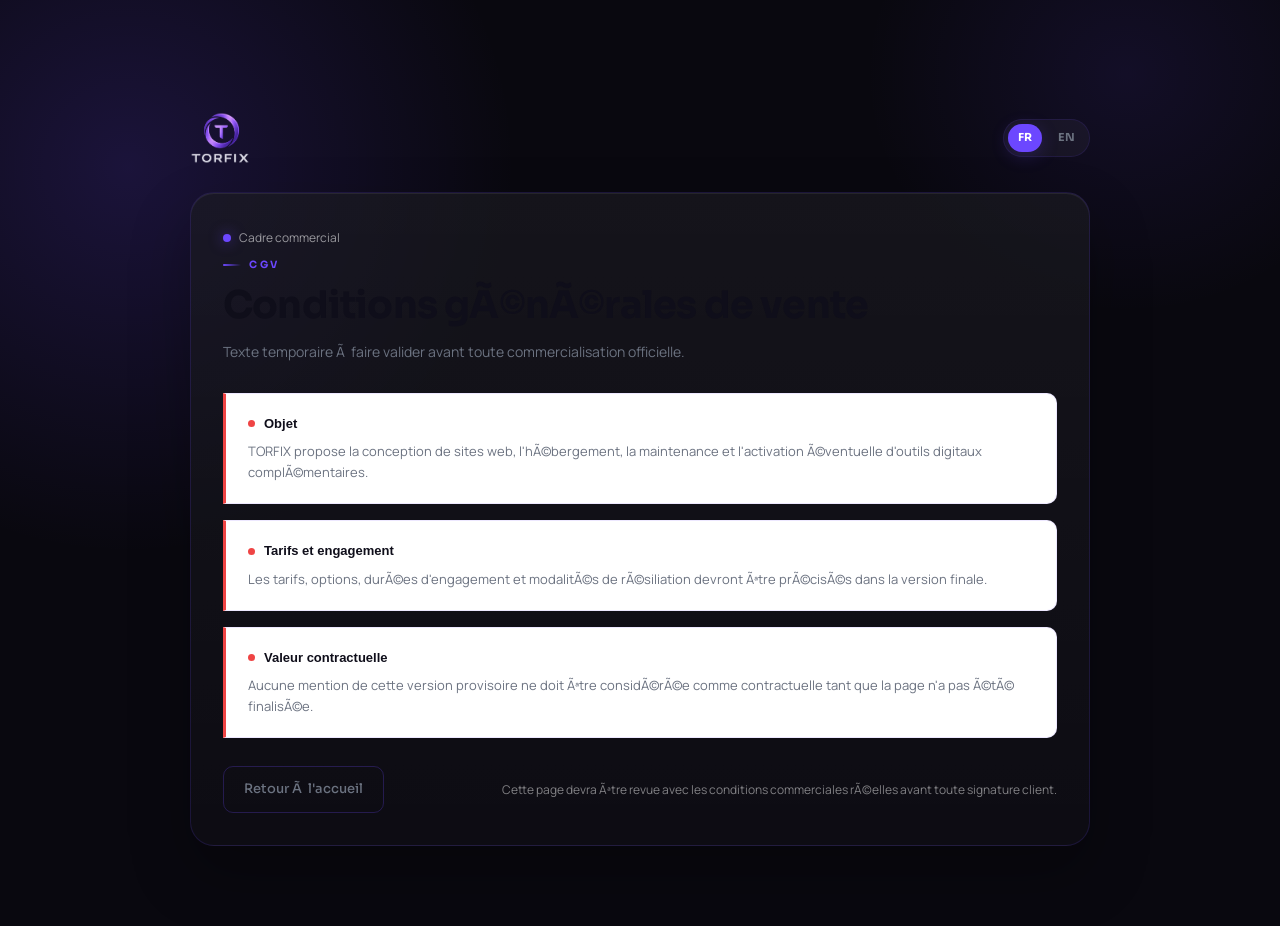
==== commit 46bb4845: "Add WhatsApp icon to navbar" ====
--- a/cgv.html
+++ b/cgv.html
@@ -1,17 +1,17 @@
-<!DOCTYPE html>
+﻿<!DOCTYPE html>
 <html lang="fr">
 <head>
   <meta charset="UTF-8">
   <meta name="viewport" content="width=device-width, initial-scale=1.0">
-  <title>TORFIX - Conditions générales de vente</title>
-  <meta name="description" content="Conditions générales de vente du site Torfix.">
+  <title>TORFIX - Conditions gÃ©nÃ©rales de vente</title>
+  <meta name="description" content="Conditions gÃ©nÃ©rales de vente du site Torfix.">
   <meta name="robots" content="index,follow">
   <meta name="theme-color" content="#09080F">
   <link rel="preconnect" href="https://fonts.googleapis.com">
   <link rel="preconnect" href="https://fonts.gstatic.com" crossorigin>
   <link rel="icon" href="favicon-square.svg" type="image/svg+xml">
-  <link rel="icon" href="logo-torfix-cropped.png" sizes="32x32" type="image/png">
-  <link rel="icon" href="logo-torfix-cropped.png" sizes="192x192" type="image/png">
+  <link rel="icon" href="favicon.ico" sizes="32x32" type="image/x-icon">
+  <link rel="icon" href="favicon.ico" sizes="192x192" type="image/x-icon">
   <link rel="shortcut icon" href="favicon.ico">
   <link rel="apple-touch-icon" href="favicon.ico">
   <link rel="manifest" href="site.webmanifest">
@@ -22,7 +22,7 @@
   <main class="legal-wrap">
     <div class="legal-topbar">
       <a href="index.html" class="nav-logo" aria-label="Torfix accueil"><img class="nav-logo-image" src="logo-torfix-cropped.png" alt="Torfix"><span class="nav-logo-text" aria-hidden="true">TORFIX</span></a>
-      <div class="lang-switch" aria-label="Sélecteur de langue">
+      <div class="lang-switch" aria-label="SÃ©lecteur de langue">
         <a class="lang-pill active" href="cgv.html" lang="fr">FR</a>
         <a class="lang-pill" href="terms-en.html" lang="en">EN</a>
       </div>
@@ -31,28 +31,30 @@
       <div class="legal-kicker">Cadre commercial</div>
       <div class="section-header" style="text-align:left; margin-bottom:28px;">
         <div class="section-tag">CGV</div>
-        <h1 class="section-h2">Conditions générales de vente</h1>
-        <p class="section-sub">Texte temporaire à faire valider avant toute commercialisation officielle.</p>
+        <h1 class="section-h2">Conditions gÃ©nÃ©rales de vente</h1>
+        <p class="section-sub">Texte temporaire Ã  faire valider avant toute commercialisation officielle.</p>
       </div>
       <div class="legal-grid">
         <div class="prob-card">
           <div class="prob-title"><span class="prob-dot"></span>Objet</div>
-          <p class="prob-desc">TORFIX propose la conception de sites web, l'hébergement, la maintenance et l'activation éventuelle d'outils digitaux complémentaires.</p>
+          <p class="prob-desc">TORFIX propose la conception de sites web, l'hÃ©bergement, la maintenance et l'activation Ã©ventuelle d'outils digitaux complÃ©mentaires.</p>
         </div>
         <div class="prob-card">
           <div class="prob-title"><span class="prob-dot"></span>Tarifs et engagement</div>
-          <p class="prob-desc">Les tarifs, options, durées d'engagement et modalités de résiliation devront être précisés dans la version finale.</p>
+          <p class="prob-desc">Les tarifs, options, durÃ©es d'engagement et modalitÃ©s de rÃ©siliation devront Ãªtre prÃ©cisÃ©s dans la version finale.</p>
         </div>
         <div class="prob-card">
           <div class="prob-title"><span class="prob-dot"></span>Valeur contractuelle</div>
-          <p class="prob-desc">Aucune mention de cette version provisoire ne doit être considérée comme contractuelle tant que la page n'a pas été finalisée.</p>
+          <p class="prob-desc">Aucune mention de cette version provisoire ne doit Ãªtre considÃ©rÃ©e comme contractuelle tant que la page n'a pas Ã©tÃ© finalisÃ©e.</p>
         </div>
       </div>
       <div class="legal-footer">
-        <a class="btn-secondary" href="index.html">Retour à l'accueil</a>
-        <p class="legal-note">Cette page devra être revue avec les conditions commerciales réelles avant toute signature client.</p>
+        <a class="btn-secondary" href="index.html">Retour Ã  l'accueil</a>
+        <p class="legal-note">Cette page devra Ãªtre revue avec les conditions commerciales rÃ©elles avant toute signature client.</p>
       </div>
     </section>
   </main>
 </body>
 </html>
+
+
--- a/css/style.css
+++ b/css/style.css
@@ -1,4 +1,4 @@
-/* ═══════════════════════════════════════
+﻿/* ═══════════════════════════════════════
    TORFIX — Design System
    ═══════════════════════════════════════ */
 
@@ -668,6 +668,32 @@
 }
 .nav-cta:hover { background: var(--accent-dark); transform: translateY(-1px); }
 
+.nav-whatsapp {
+  width: 38px;
+  height: 38px;
+  display: inline-flex;
+  align-items: center;
+  justify-content: center;
+  border-radius: 10px;
+  border: 1px solid rgba(255,255,255,0.14);
+  background: rgba(255,255,255,0.06);
+  color: #fff;
+  flex-shrink: 0;
+  transition: transform 0.2s, background 0.2s, border-color 0.2s;
+}
+
+.nav-whatsapp:hover {
+  transform: translateY(-1px);
+  background: #25D366;
+  border-color: #25D366;
+}
+
+.nav-whatsapp svg {
+  width: 18px;
+  height: 18px;
+  fill: currentColor;
+}
+
 .nav-burger {
   display: none;
   flex-direction: column;
@@ -713,6 +739,13 @@
   margin-top: 16px;
   text-align: center;
   width: 100%;
+}
+
+.nav-mobile .nav-whatsapp {
+  margin-top: 10px;
+  width: 100%;
+  justify-content: center;
+  height: 42px;
 }
 
 /* ══════════════════════════════════
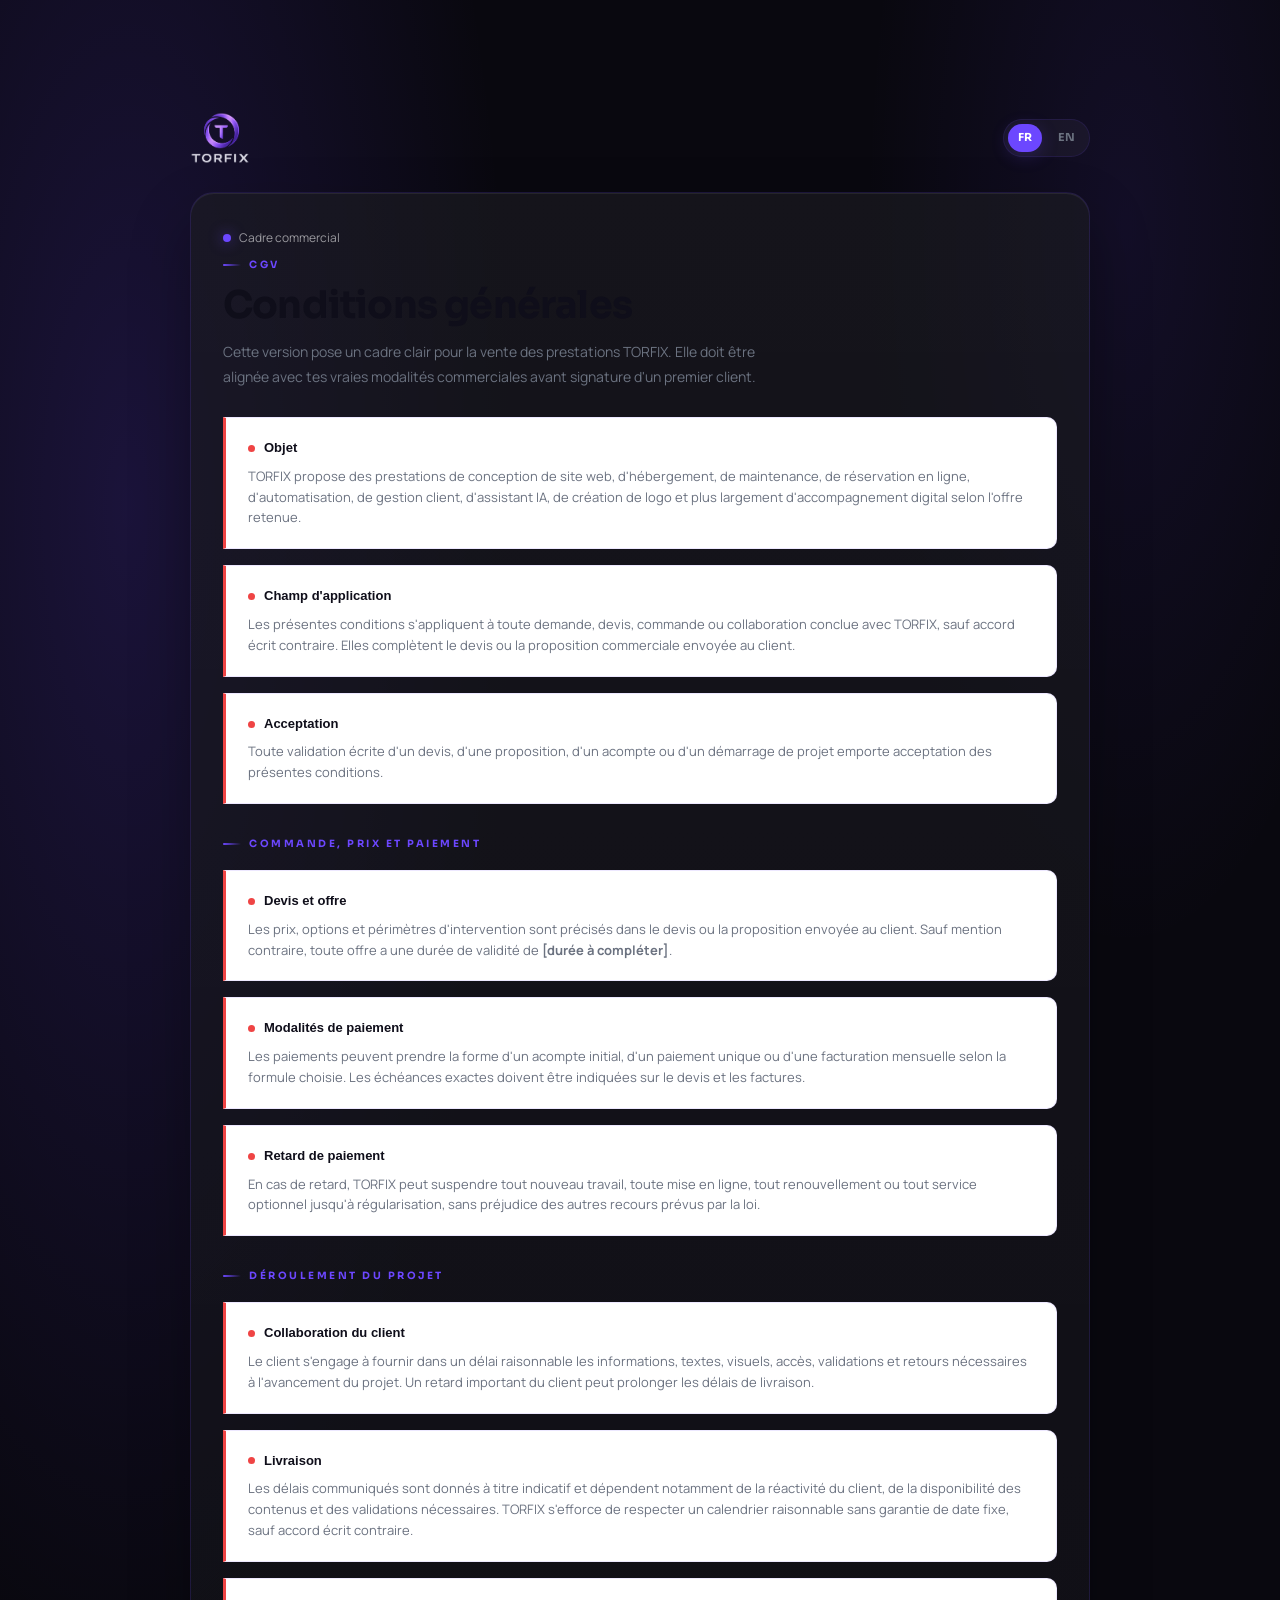
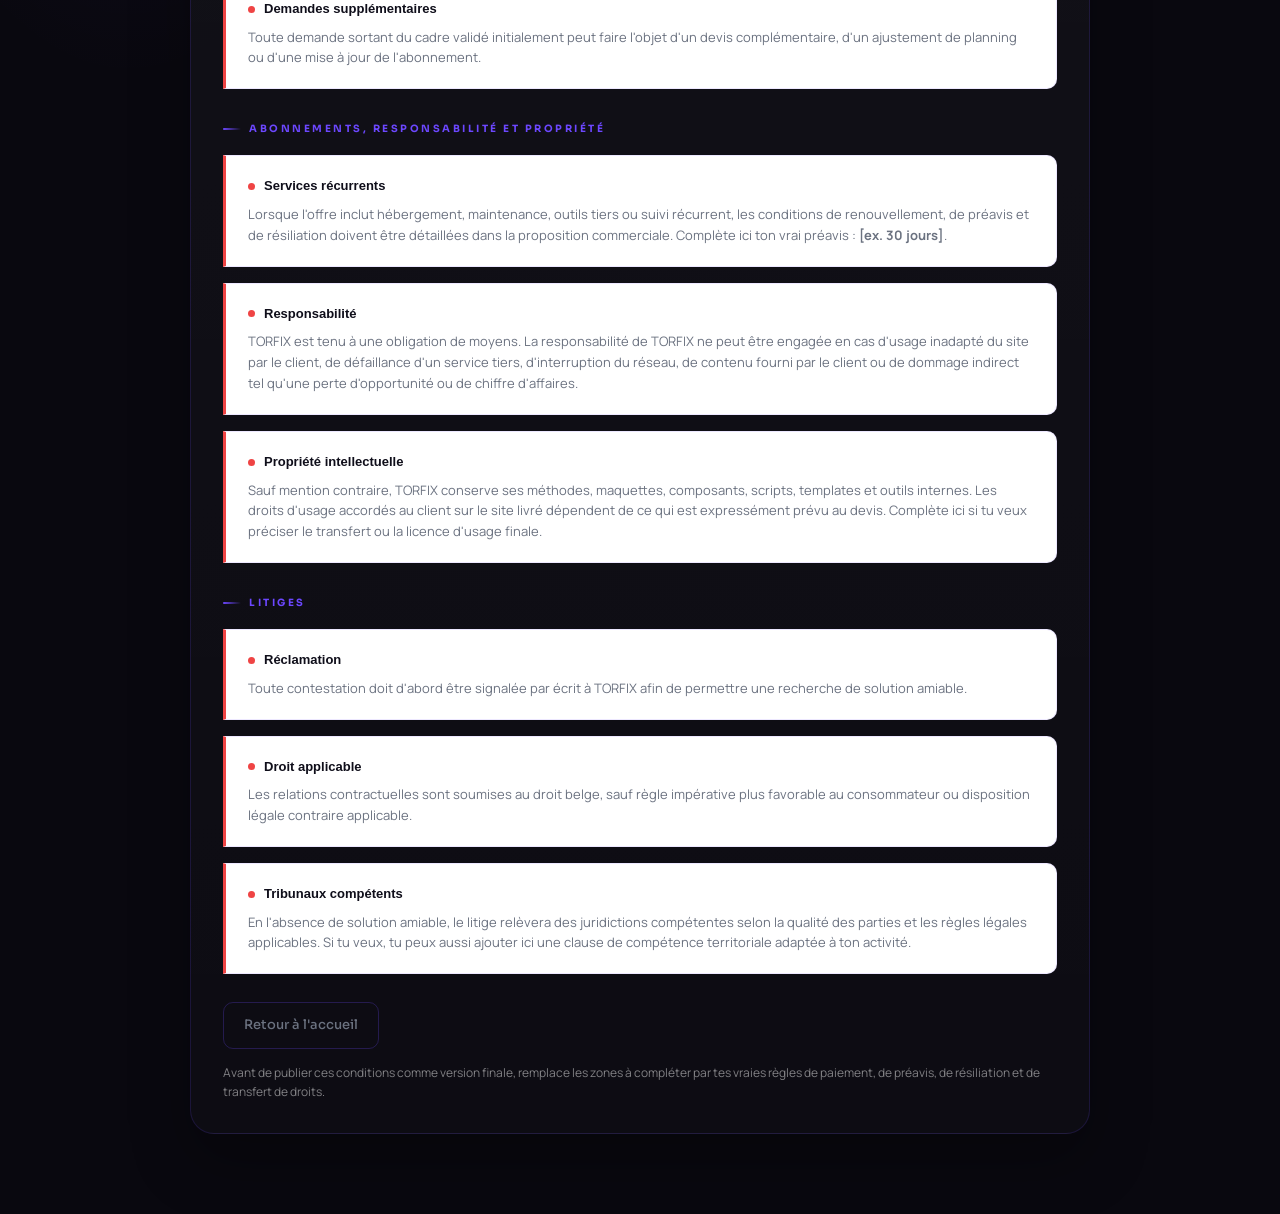
==== commit 171a9748: "Restore clean main pages and refine homepage" ====
--- a/cgv.html
+++ b/cgv.html
@@ -1,10 +1,10 @@
-﻿<!DOCTYPE html>
+<!DOCTYPE html>
 <html lang="fr">
 <head>
   <meta charset="UTF-8">
   <meta name="viewport" content="width=device-width, initial-scale=1.0">
-  <title>TORFIX - Conditions gÃ©nÃ©rales de vente</title>
-  <meta name="description" content="Conditions gÃ©nÃ©rales de vente du site Torfix.">
+  <title>TORFIX - Conditions g&eacute;n&eacute;rales</title>
+  <meta name="description" content="Conditions g&eacute;n&eacute;rales de vente et de service de TORFIX.">
   <meta name="robots" content="index,follow">
   <meta name="theme-color" content="#09080F">
   <link rel="preconnect" href="https://fonts.googleapis.com">
@@ -22,7 +22,7 @@
   <main class="legal-wrap">
     <div class="legal-topbar">
       <a href="index.html" class="nav-logo" aria-label="Torfix accueil"><img class="nav-logo-image" src="logo-torfix-cropped.png" alt="Torfix"><span class="nav-logo-text" aria-hidden="true">TORFIX</span></a>
-      <div class="lang-switch" aria-label="SÃ©lecteur de langue">
+      <div class="lang-switch" aria-label="S&eacute;lecteur de langue">
         <a class="lang-pill active" href="cgv.html" lang="fr">FR</a>
         <a class="lang-pill" href="terms-en.html" lang="en">EN</a>
       </div>
@@ -31,30 +31,94 @@
       <div class="legal-kicker">Cadre commercial</div>
       <div class="section-header" style="text-align:left; margin-bottom:28px;">
         <div class="section-tag">CGV</div>
-        <h1 class="section-h2">Conditions gÃ©nÃ©rales de vente</h1>
-        <p class="section-sub">Texte temporaire Ã  faire valider avant toute commercialisation officielle.</p>
+        <h1 class="section-h2">Conditions g&eacute;n&eacute;rales</h1>
+        <p class="section-sub">Cette version pose un cadre clair pour la vente des prestations TORFIX. Elle doit &ecirc;tre align&eacute;e avec tes vraies modalit&eacute;s commerciales avant signature d&apos;un premier client.</p>
       </div>
+
       <div class="legal-grid">
         <div class="prob-card">
           <div class="prob-title"><span class="prob-dot"></span>Objet</div>
-          <p class="prob-desc">TORFIX propose la conception de sites web, l'hÃ©bergement, la maintenance et l'activation Ã©ventuelle d'outils digitaux complÃ©mentaires.</p>
+          <p class="prob-desc">TORFIX propose des prestations de conception de site web, d&apos;h&eacute;bergement, de maintenance, de r&eacute;servation en ligne, d&apos;automatisation, de gestion client, d&apos;assistant IA, de cr&eacute;ation de logo et plus largement d&apos;accompagnement digital selon l&apos;offre retenue.</p>
         </div>
         <div class="prob-card">
-          <div class="prob-title"><span class="prob-dot"></span>Tarifs et engagement</div>
-          <p class="prob-desc">Les tarifs, options, durÃ©es d'engagement et modalitÃ©s de rÃ©siliation devront Ãªtre prÃ©cisÃ©s dans la version finale.</p>
+          <div class="prob-title"><span class="prob-dot"></span>Champ d&apos;application</div>
+          <p class="prob-desc">Les pr&eacute;sentes conditions s&apos;appliquent &agrave; toute demande, devis, commande ou collaboration conclue avec TORFIX, sauf accord &eacute;crit contraire. Elles compl&egrave;tent le devis ou la proposition commerciale envoy&eacute;e au client.</p>
         </div>
         <div class="prob-card">
-          <div class="prob-title"><span class="prob-dot"></span>Valeur contractuelle</div>
-          <p class="prob-desc">Aucune mention de cette version provisoire ne doit Ãªtre considÃ©rÃ©e comme contractuelle tant que la page n'a pas Ã©tÃ© finalisÃ©e.</p>
+          <div class="prob-title"><span class="prob-dot"></span>Acceptation</div>
+          <p class="prob-desc">Toute validation &eacute;crite d&apos;un devis, d&apos;une proposition, d&apos;un acompte ou d&apos;un d&eacute;marrage de projet emporte acceptation des pr&eacute;sentes conditions.</p>
         </div>
       </div>
+
+      <div class="section-tag" style="margin:32px 0 18px;">Commande, prix et paiement</div>
+      <div class="legal-grid">
+        <div class="prob-card">
+          <div class="prob-title"><span class="prob-dot"></span>Devis et offre</div>
+          <p class="prob-desc">Les prix, options et p&eacute;rim&egrave;tres d&apos;intervention sont pr&eacute;cis&eacute;s dans le devis ou la proposition envoy&eacute;e au client. Sauf mention contraire, toute offre a une dur&eacute;e de validit&eacute; de <strong>[dur&eacute;e &agrave; compl&eacute;ter]</strong>.</p>
+        </div>
+        <div class="prob-card">
+          <div class="prob-title"><span class="prob-dot"></span>Modalit&eacute;s de paiement</div>
+          <p class="prob-desc">Les paiements peuvent prendre la forme d&apos;un acompte initial, d&apos;un paiement unique ou d&apos;une facturation mensuelle selon la formule choisie. Les &eacute;ch&eacute;ances exactes doivent &ecirc;tre indiqu&eacute;es sur le devis et les factures.</p>
+        </div>
+        <div class="prob-card">
+          <div class="prob-title"><span class="prob-dot"></span>Retard de paiement</div>
+          <p class="prob-desc">En cas de retard, TORFIX peut suspendre tout nouveau travail, toute mise en ligne, tout renouvellement ou tout service optionnel jusqu&apos;&agrave; r&eacute;gularisation, sans pr&eacute;judice des autres recours pr&eacute;vus par la loi.</p>
+        </div>
+      </div>
+
+      <div class="section-tag" style="margin:32px 0 18px;">D&eacute;roulement du projet</div>
+      <div class="legal-grid">
+        <div class="prob-card">
+          <div class="prob-title"><span class="prob-dot"></span>Collaboration du client</div>
+          <p class="prob-desc">Le client s&apos;engage &agrave; fournir dans un d&eacute;lai raisonnable les informations, textes, visuels, acc&egrave;s, validations et retours n&eacute;cessaires &agrave; l&apos;avancement du projet. Un retard important du client peut prolonger les d&eacute;lais de livraison.</p>
+        </div>
+        <div class="prob-card">
+          <div class="prob-title"><span class="prob-dot"></span>Livraison</div>
+          <p class="prob-desc">Les d&eacute;lais communiqu&eacute;s sont donn&eacute;s &agrave; titre indicatif et d&eacute;pendent notamment de la r&eacute;activit&eacute; du client, de la disponibilit&eacute; des contenus et des validations n&eacute;cessaires. TORFIX s&apos;efforce de respecter un calendrier raisonnable sans garantie de date fixe, sauf accord &eacute;crit contraire.</p>
+        </div>
+        <div class="prob-card">
+          <div class="prob-title"><span class="prob-dot"></span>Demandes suppl&eacute;mentaires</div>
+          <p class="prob-desc">Toute demande sortant du cadre valid&eacute; initialement peut faire l&apos;objet d&apos;un devis compl&eacute;mentaire, d&apos;un ajustement de planning ou d&apos;une mise &agrave; jour de l&apos;abonnement.</p>
+        </div>
+      </div>
+
+      <div class="section-tag" style="margin:32px 0 18px;">Abonnements, responsabilit&eacute; et propri&eacute;t&eacute;</div>
+      <div class="legal-grid">
+        <div class="prob-card">
+          <div class="prob-title"><span class="prob-dot"></span>Services r&eacute;currents</div>
+          <p class="prob-desc">Lorsque l&apos;offre inclut h&eacute;bergement, maintenance, outils tiers ou suivi r&eacute;current, les conditions de renouvellement, de pr&eacute;avis et de r&eacute;siliation doivent &ecirc;tre d&eacute;taill&eacute;es dans la proposition commerciale. Compl&egrave;te ici ton vrai pr&eacute;avis&nbsp;: <strong>[ex. 30 jours]</strong>.</p>
+        </div>
+        <div class="prob-card">
+          <div class="prob-title"><span class="prob-dot"></span>Responsabilit&eacute;</div>
+          <p class="prob-desc">TORFIX est tenu &agrave; une obligation de moyens. La responsabilit&eacute; de TORFIX ne peut &ecirc;tre engag&eacute;e en cas d&apos;usage inadapt&eacute; du site par le client, de d&eacute;faillance d&apos;un service tiers, d&apos;interruption du r&eacute;seau, de contenu fourni par le client ou de dommage indirect tel qu&apos;une perte d&apos;opportunit&eacute; ou de chiffre d&apos;affaires.</p>
+        </div>
+        <div class="prob-card">
+          <div class="prob-title"><span class="prob-dot"></span>Propri&eacute;t&eacute; intellectuelle</div>
+          <p class="prob-desc">Sauf mention contraire, TORFIX conserve ses m&eacute;thodes, maquettes, composants, scripts, templates et outils internes. Les droits d&apos;usage accord&eacute;s au client sur le site livr&eacute; d&eacute;pendent de ce qui est express&eacute;ment pr&eacute;vu au devis. Compl&egrave;te ici si tu veux pr&eacute;ciser le transfert ou la licence d&apos;usage finale.</p>
+        </div>
+      </div>
+
+      <div class="section-tag" style="margin:32px 0 18px;">Litiges</div>
+      <div class="legal-grid">
+        <div class="prob-card">
+          <div class="prob-title"><span class="prob-dot"></span>R&eacute;clamation</div>
+          <p class="prob-desc">Toute contestation doit d&apos;abord &ecirc;tre signal&eacute;e par &eacute;crit &agrave; TORFIX afin de permettre une recherche de solution amiable.</p>
+        </div>
+        <div class="prob-card">
+          <div class="prob-title"><span class="prob-dot"></span>Droit applicable</div>
+          <p class="prob-desc">Les relations contractuelles sont soumises au droit belge, sauf r&egrave;gle imp&eacute;rative plus favorable au consommateur ou disposition l&eacute;gale contraire applicable.</p>
+        </div>
+        <div class="prob-card">
+          <div class="prob-title"><span class="prob-dot"></span>Tribunaux comp&eacute;tents</div>
+          <p class="prob-desc">En l&apos;absence de solution amiable, le litige rel&egrave;vera des juridictions comp&eacute;tentes selon la qualit&eacute; des parties et les r&egrave;gles l&eacute;gales applicables. Si tu veux, tu peux aussi ajouter ici une clause de comp&eacute;tence territoriale adapt&eacute;e &agrave; ton activit&eacute;.</p>
+        </div>
+      </div>
+
       <div class="legal-footer">
-        <a class="btn-secondary" href="index.html">Retour Ã  l'accueil</a>
-        <p class="legal-note">Cette page devra Ãªtre revue avec les conditions commerciales rÃ©elles avant toute signature client.</p>
+        <a class="btn-secondary" href="index.html">Retour &agrave; l&apos;accueil</a>
+        <p class="legal-note">Avant de publier ces conditions comme version finale, remplace les zones &agrave; compl&eacute;ter par tes vraies r&egrave;gles de paiement, de pr&eacute;avis, de r&eacute;siliation et de transfert de droits.</p>
       </div>
     </section>
   </main>
 </body>
 </html>
-
-
